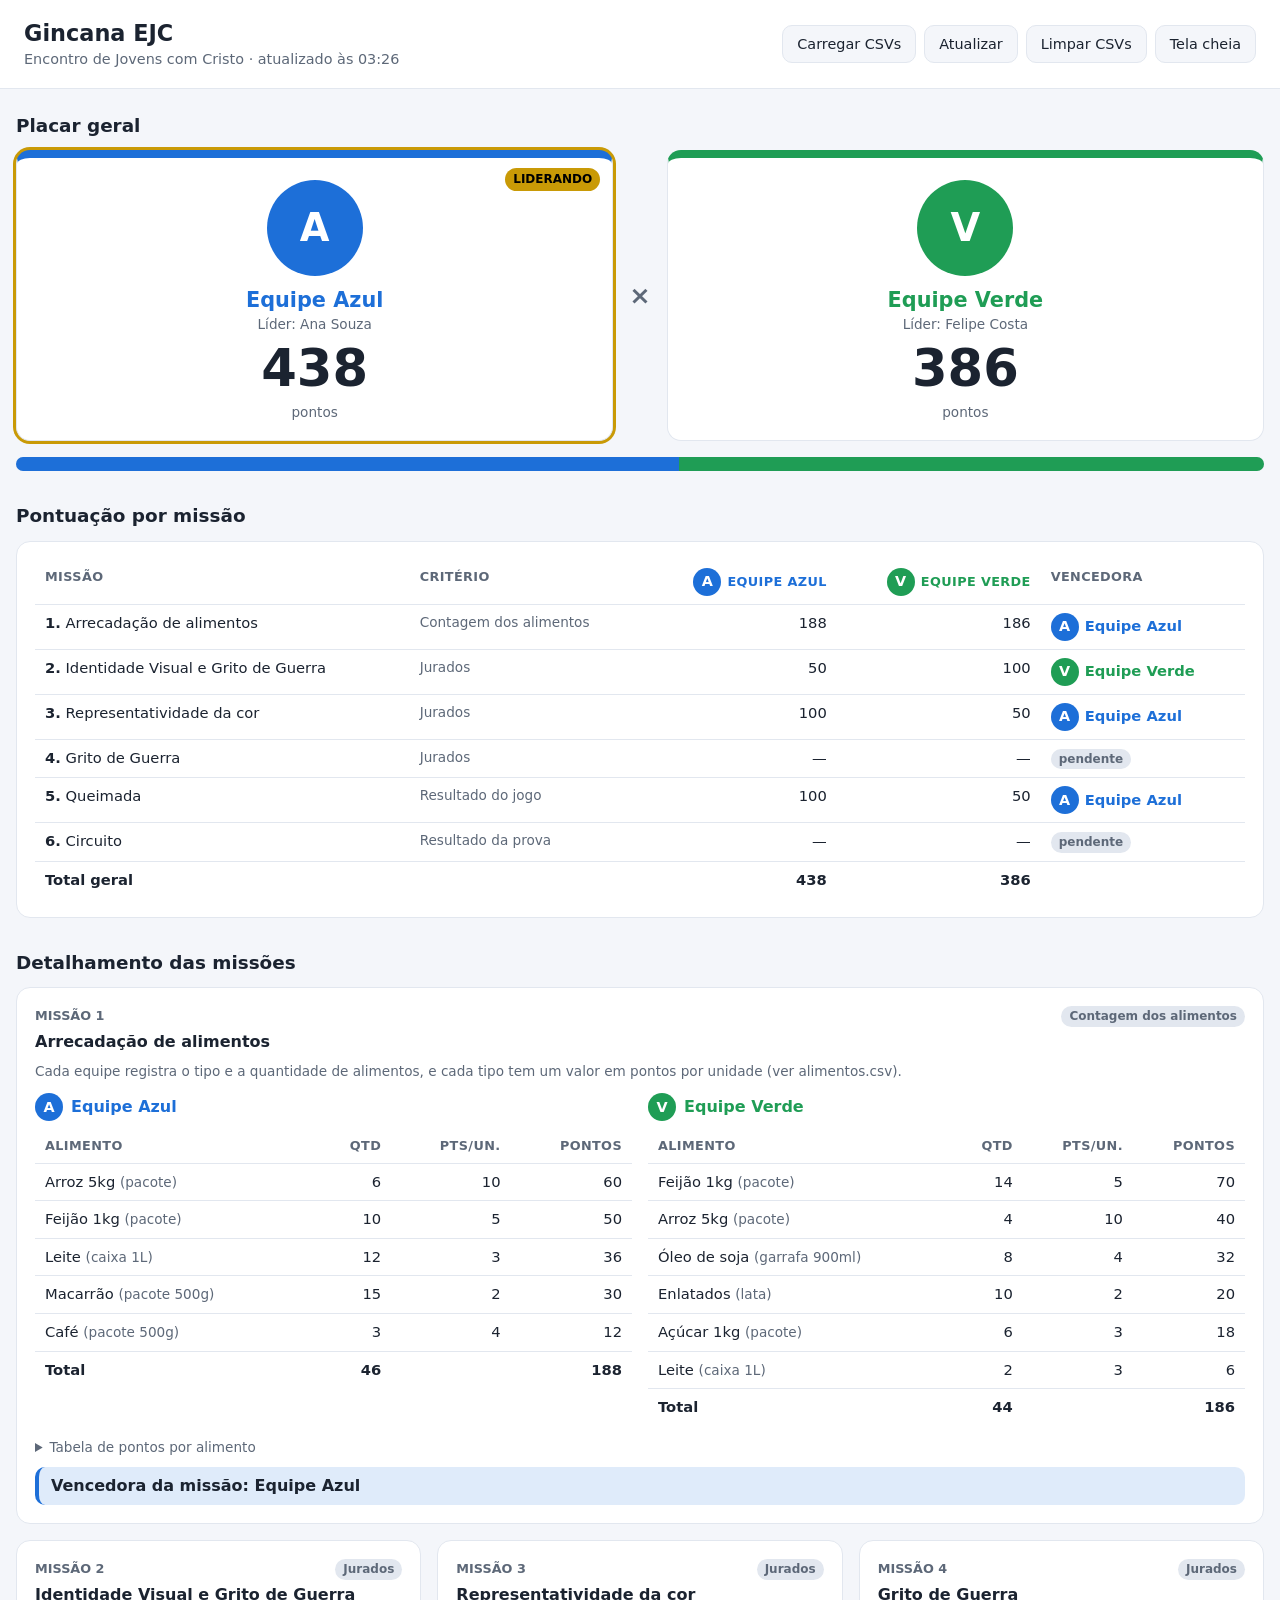
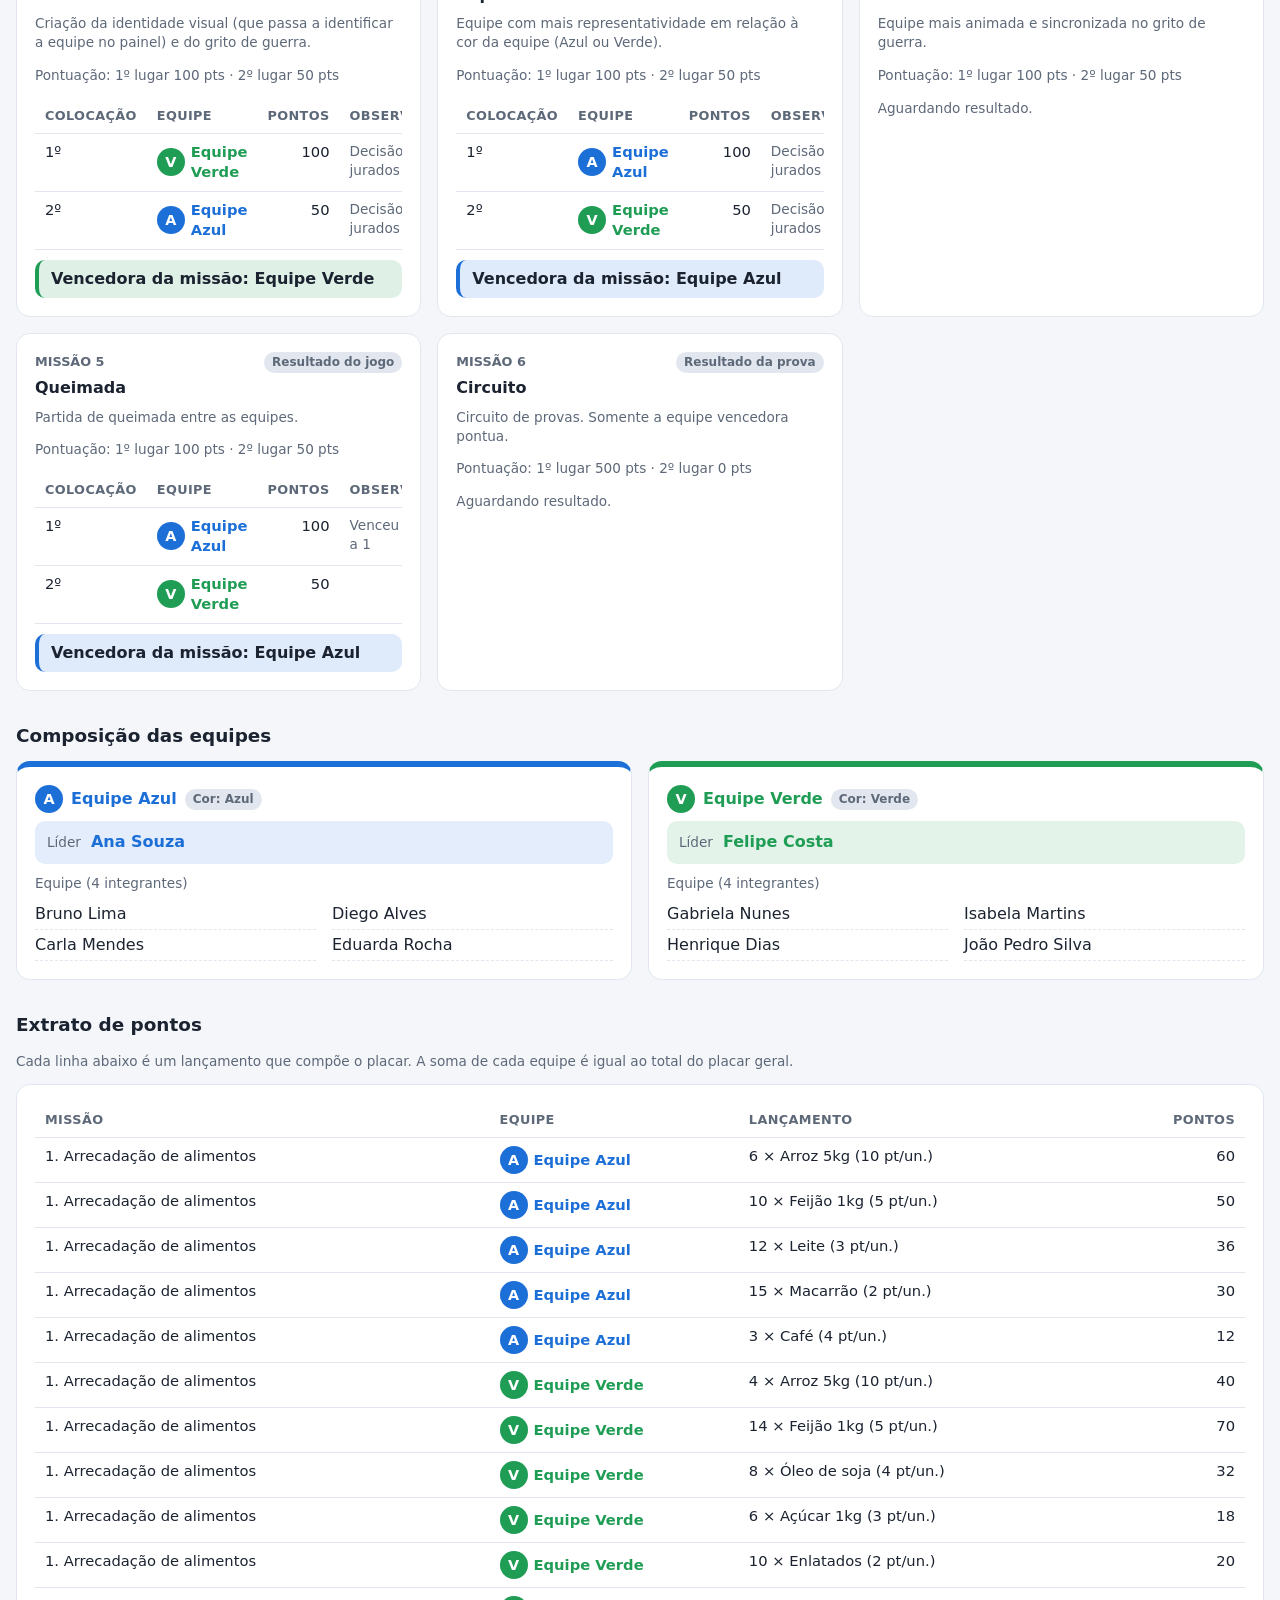
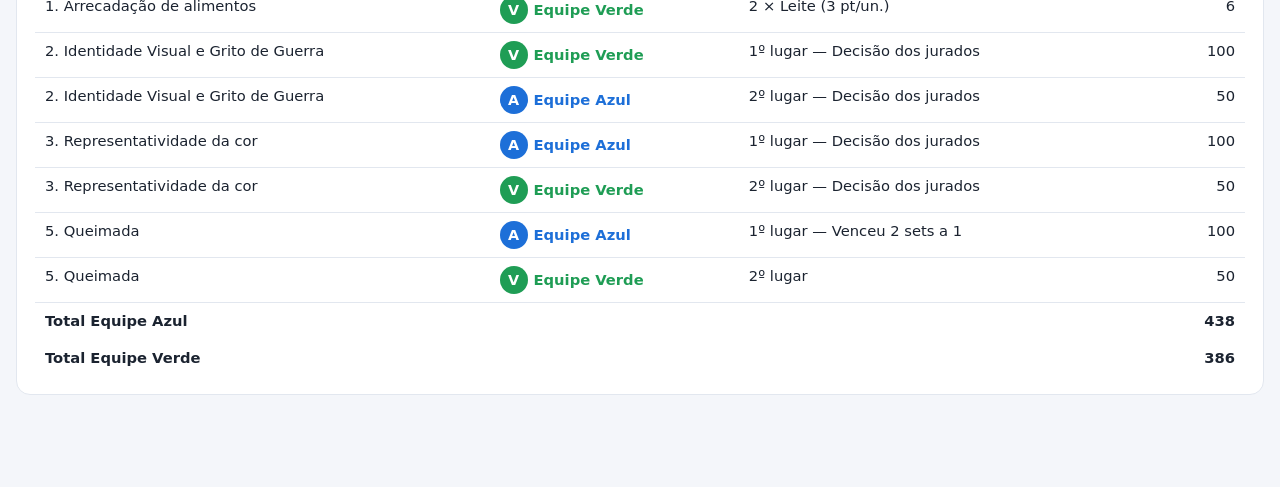
==== index.html @ ec2fb585 "Painel da gincana EJC alimentado por CSV Placar geral, composição das equipes, detalhamento da arrec" ====
<!doctype html>
<html lang="pt-BR">
<head>
<meta charset="utf-8">
<meta name="viewport" content="width=device-width, initial-scale=1">
<title>Painel da Gincana EJC</title>
<style>
  :root {
    --bg: #f4f6fa;
    --card: #ffffff;
    --text: #1b2330;
    --muted: #5d6878;
    --line: #e2e7ef;
    --gold: #c99a06;
    --warn-bg: #fff6db;
    --warn-text: #7a5b00;
    --radius: 14px;
  }
  @media (prefers-color-scheme: dark) {
    :root {
      --bg: #10151d;
      --card: #19212c;
      --text: #e8edf4;
      --muted: #9aa6b6;
      --line: #2a3442;
      --gold: #f0c13a;
      --warn-bg: #3a3014;
      --warn-text: #f3d77d;
    }
  }
  * { box-sizing: border-box; }
  body {
    margin: 0;
    font-family: system-ui, -apple-system, "Segoe UI", Roboto, sans-serif;
    background: var(--bg);
    color: var(--text);
    line-height: 1.4;
  }
  header {
    display: flex; flex-wrap: wrap; gap: 12px;
    align-items: center; justify-content: space-between;
    padding: 18px 24px;
    border-bottom: 1px solid var(--line);
    background: var(--card);
  }
  header h1 { margin: 0; font-size: 1.4rem; }
  header .sub { color: var(--muted); font-size: .9rem; }
  .actions { display: flex; flex-wrap: wrap; gap: 8px; align-items: center; }
  button, .btn {
    font: inherit; font-size: .9rem;
    padding: 8px 14px; border-radius: 10px;
    border: 1px solid var(--line); background: var(--bg); color: var(--text);
    cursor: pointer;
  }
  button:hover, .btn:hover { border-color: var(--muted); }
  main { max-width: 1280px; margin: 0 auto; padding: 24px 16px 60px; }
  section { margin-bottom: 32px; }
  h2 { font-size: 1.15rem; margin: 0 0 12px; }
  h3 { font-size: 1rem; margin: 0 0 8px; }
  .card {
    background: var(--card); border: 1px solid var(--line);
    border-radius: var(--radius); padding: 18px;
  }
  .muted { color: var(--muted); }
  .small { font-size: .85rem; }

  /* Placar */
  .placar { display: grid; grid-template-columns: 1fr auto 1fr; gap: 16px; align-items: stretch; }
  .vs { align-self: center; font-weight: 800; font-size: 1.6rem; color: var(--muted); }
  .equipe-placar {
    border-top: 8px solid var(--c);
    text-align: center; position: relative;
  }
  .equipe-placar.lider-geral { box-shadow: 0 0 0 3px var(--gold); }
  .coroa {
    position: absolute; top: 10px; right: 12px;
    background: var(--gold); color: #000; font-weight: 700; font-size: .75rem;
    padding: 3px 8px; border-radius: 999px;
  }
  .logo {
    width: 96px; height: 96px; border-radius: 50%;
    margin: 4px auto 10px; display: grid; place-items: center;
    background: var(--c); color: #fff; font-size: 2.4rem; font-weight: 800;
    overflow: hidden;
  }
  .logo img { width: 100%; height: 100%; object-fit: cover; }
  .logo.mini { width: 28px; height: 28px; font-size: .9rem; margin: 0; flex: none; }
  .equipe-nome { font-size: 1.3rem; font-weight: 800; color: var(--c); }
  .total { font-size: 3.2rem; font-weight: 900; line-height: 1.1; margin: 6px 0; }
  .grito { font-style: italic; color: var(--muted); margin-top: 6px; }
  .barra { display: flex; height: 14px; border-radius: 999px; overflow: hidden; background: var(--line); margin-top: 16px; }
  .barra div { background: var(--c); transition: width .6s; }

  /* Tabela resumo */
  table { width: 100%; border-collapse: collapse; font-size: .92rem; }
  th, td { padding: 8px 10px; border-bottom: 1px solid var(--line); text-align: left; vertical-align: top; }
  th { font-size: .8rem; text-transform: uppercase; letter-spacing: .03em; color: var(--muted); }
  td.num, th.num { text-align: right; font-variant-numeric: tabular-nums; }
  tfoot td { font-weight: 800; border-bottom: none; }
  .tabela-scroll { overflow-x: auto; }
  .grid-missoes > *, .grid-equipes > *, .duas-colunas > *, .placar > * { min-width: 0; }
  .tag {
    display: inline-flex; align-items: center; gap: 6px;
    font-weight: 700; color: var(--c);
  }
  .pill {
    display: inline-block; font-size: .75rem; font-weight: 700;
    padding: 2px 8px; border-radius: 999px; background: var(--line); color: var(--muted);
  }
  .pill.ok { background: var(--c, #2a8); color: #fff; }

  /* Missões */
  .grid-missoes { display: grid; grid-template-columns: repeat(auto-fit, minmax(min(360px, 100%), 1fr)); gap: 16px; }
  .missao-head { display: flex; justify-content: space-between; gap: 10px; align-items: baseline; margin-bottom: 4px; }
  .missao-num { font-size: .8rem; font-weight: 800; color: var(--muted); text-transform: uppercase; }
  .regra { font-size: .85rem; color: var(--muted); margin-bottom: 12px; }
  .vencedor {
    margin-top: 10px; padding: 8px 12px; border-radius: 10px;
    background: color-mix(in srgb, var(--c) 14%, transparent);
    border-left: 4px solid var(--c); font-weight: 700;
  }
  .duas-colunas { display: grid; grid-template-columns: 1fr 1fr; gap: 16px; }
  .alimentos-equipe h3 { color: var(--c); display: flex; align-items: center; gap: 8px; }

  /* Equipes */
  .grid-equipes { display: grid; grid-template-columns: 1fr 1fr; gap: 16px; }
  .composicao { border-top: 6px solid var(--c); }
  .lider { display: flex; gap: 10px; align-items: center; padding: 10px 12px; border-radius: 10px;
           background: color-mix(in srgb, var(--c) 12%, transparent); margin-bottom: 10px; }
  .lider strong { color: var(--c); }
  ul.membros { list-style: none; margin: 0; padding: 0; columns: 2; column-gap: 16px; }
  ul.membros li { padding: 4px 0; border-bottom: 1px dashed var(--line); break-inside: avoid; }

  .avisos { background: var(--warn-bg); color: var(--warn-text); border-radius: 10px; padding: 12px 16px; margin-bottom: 20px; }
  .avisos ul { margin: 6px 0 0; padding-left: 20px; }

  #carregar {
    max-width: 640px; margin: 40px auto; text-align: center;
  }
  #drop {
    border: 2px dashed var(--line); border-radius: var(--radius); padding: 30px; margin-top: 16px;
  }
  #drop.over { border-color: var(--muted); background: var(--card); }
  code { background: var(--line); padding: 1px 5px; border-radius: 5px; font-size: .85em; }
  .hidden { display: none !important; }

  @media (max-width: 760px) {
    .placar { grid-template-columns: 1fr; }
    .vs { text-align: center; }
    .duas-colunas, .grid-equipes { grid-template-columns: 1fr; }
    .grid-missoes { grid-template-columns: 1fr; }
    ul.membros { columns: 1; }
    .total { font-size: 2.6rem; }
  }
  @media print {
    header .actions { display: none; }
    body { background: #fff; color: #000; }
  }
</style>
</head>
<body>
<header>
  <div>
    <h1 id="titulo">Gincana EJC</h1>
    <div class="sub" id="atualizado">Encontro de Jovens com Cristo</div>
  </div>
  <div class="actions">
    <label class="btn" for="arquivos">Carregar CSVs</label>
    <input type="file" id="arquivos" accept=".csv,text/csv" multiple class="hidden">
    <button id="recarregar" type="button">Atualizar</button>
    <button id="limpar" type="button" title="Esquecer os CSVs carregados manualmente">Limpar CSVs</button>
    <button id="telao" type="button">Tela cheia</button>
  </div>
</header>

<main>
  <div id="carregar" class="card hidden">
    <h2>Carregue os arquivos do painel</h2>
    <p class="muted">Selecione (ou arraste para cá) os 6 arquivos CSV da pasta <code>dados</code>:
      <code>equipes.csv</code>, <code>integrantes.csv</code>, <code>missoes.csv</code>,
      <code>alimentos.csv</code>, <code>arrecadacao.csv</code> e <code>resultados.csv</code>.</p>
    <div id="drop">
      <label class="btn" for="arquivos">Escolher arquivos</label>
      <p class="muted small">Os arquivos ficam guardados neste navegador até você clicar em “Limpar CSVs”.</p>
    </div>
  </div>

  <div id="painel" class="hidden">
    <div id="avisos"></div>

    <section>
      <h2>Placar geral</h2>
      <div id="placar"></div>
    </section>

    <section>
      <h2>Pontuação por missão</h2>
      <div class="card tabela-scroll" id="resumo"></div>
    </section>

    <section>
      <h2>Detalhamento das missões</h2>
      <div class="grid-missoes" id="missoes"></div>
    </section>

    <section>
      <h2>Composição das equipes</h2>
      <div class="grid-equipes" id="equipes"></div>
    </section>

    <section>
      <h2>Extrato de pontos</h2>
      <p class="muted small">Cada linha abaixo é um lançamento que compõe o placar. A soma de cada equipe é igual ao total do placar geral.</p>
      <div class="card tabela-scroll" id="extrato"></div>
    </section>
  </div>
</main>

<script>
const ARQUIVOS = ['equipes', 'integrantes', 'missoes', 'alimentos', 'arrecadacao', 'resultados'];
const OBRIGATORIOS = ['equipes', 'missoes'];
const CHAVE_STORAGE = 'ejc-painel-csv';
const INTERVALO_ATUALIZACAO = 30000;

// ---------- Utilidades ----------

const esc = s => String(s ?? '').replace(/[&<>"']/g, c => ({ '&': '&amp;', '<': '&lt;', '>': '&gt;', '"': '&quot;', "'": '&#39;' }[c]));
const fmt = n => Number(n).toLocaleString('pt-BR', { maximumFractionDigits: 2 });
const normalizar = s => String(s ?? '').normalize('NFD').replace(/[̀-ͯ]/g, '').trim().toLowerCase();
const chaveCabecalho = s => normalizar(s).replace(/[^a-z0-9]+/g, '_').replace(/^_|_$/g, '');

function numero(v) {
  let s = String(v ?? '').trim();
  if (!s) return 0;
  // Aceita "1.234,5" (pt-BR) e "1234.5"
  if (s.includes(',')) s = s.replace(/\./g, '').replace(',', '.');
  const n = Number(s);
  return Number.isFinite(n) ? n : NaN;
}

// Parser CSV com suporte a aspas; detecta separador ";" ou ",".
function lerCSV(texto) {
  texto = texto.replace(/^﻿/, '');
  const primeira = texto.split(/\r?\n/, 1)[0];
  const sep = (primeira.split(';').length >= primeira.split(',').length) ? ';' : ',';
  const linhas = [];
  let linha = [], campo = '', aspas = false;
  for (let i = 0; i < texto.length; i++) {
    const c = texto[i];
    if (aspas) {
      if (c === '"') {
        if (texto[i + 1] === '"') { campo += '"'; i++; } else aspas = false;
      } else campo += c;
    } else if (c === '"') aspas = true;
    else if (c === sep) { linha.push(campo); campo = ''; }
    else if (c === '\n' || c === '\r') {
      if (c === '\r' && texto[i + 1] === '\n') i++;
      linha.push(campo); linhas.push(linha); linha = []; campo = '';
    } else campo += c;
  }
  if (campo !== '' || linha.length) { linha.push(campo); linhas.push(linha); }
  const validas = linhas.filter(l => l.some(v => v.trim() !== ''));
  if (!validas.length) return [];
  const cab = validas[0].map(chaveCabecalho);
  return validas.slice(1).map(l => Object.fromEntries(cab.map((k, i) => [k, (l[i] ?? '').trim()])));
}

// ---------- Carregamento ----------

// CSVs enviados manualmente: ficam em memória e, quando possível, no navegador.
let enviados = {};
function lerGuardados() {
  try { return { ...JSON.parse(localStorage.getItem(CHAVE_STORAGE)), ...enviados }; } catch { return enviados; }
}
function guardar(textos) {
  enviados = textos;
  try { localStorage.setItem(CHAVE_STORAGE, JSON.stringify(textos)); } catch {}
}

async function buscarDaPasta() {
  const textos = {};
  if (!location.protocol.startsWith('http')) return textos;
  await Promise.all(ARQUIVOS.map(async nome => {
    try {
      const r = await fetch(`dados/${nome}.csv?t=${Date.now()}`, { cache: 'no-store' });
      if (r.ok) textos[nome] = await r.text();
    } catch {}
  }));
  return textos;
}

async function carregar() {
  const daPasta = await buscarDaPasta();
  const textos = { ...daPasta, ...lerGuardados() };
  const faltando = OBRIGATORIOS.filter(n => !textos[n]);
  document.getElementById('carregar').classList.toggle('hidden', !faltando.length);
  document.getElementById('painel').classList.toggle('hidden', !!faltando.length);
  if (faltando.length) return;
  const dados = Object.fromEntries(ARQUIVOS.map(n => [n, textos[n] ? lerCSV(textos[n]) : []]));
  renderizar(calcular(dados));
  document.getElementById('atualizado').textContent =
    'Encontro de Jovens com Cristo · atualizado às ' + new Date().toLocaleTimeString('pt-BR', { hour: '2-digit', minute: '2-digit' });
}

async function receberArquivos(lista) {
  const textos = lerGuardados();
  const ignorados = [];
  for (const arq of lista) {
    const nome = normalizar(arq.name).replace(/\.csv$/, '');
    if (ARQUIVOS.includes(nome)) textos[nome] = await arq.text();
    else ignorados.push(arq.name);
  }
  guardar(textos);
  if (ignorados.length) alert('Arquivos ignorados (nome não reconhecido):\n' + ignorados.join('\n') +
    '\n\nNomes esperados: ' + ARQUIVOS.map(n => n + '.csv').join(', '));
  carregar();
}

// ---------- Cálculo ----------

function calcular(d) {
  const avisos = [];
  const equipes = d.equipes.filter(e => e.id).map(e => ({
    id: normalizar(e.id),
    nome: e.nome || e.id,
    cor: e.cor || '',
    hex: e.cor_hex || '#888',
    logo: e.logo || '',
    grito: e.grito_de_guerra || '',
    lider: [], membros: [],
    total: 0,
  }));
  const porId = Object.fromEntries(equipes.map(e => [e.id, e]));
  const equipeDe = (id, origem) => {
    const e = porId[normalizar(id)];
    if (!e) avisos.push(`${origem}: equipe "${id}" não existe em equipes.csv.`);
    return e;
  };

  for (const p of d.integrantes) {
    if (!p.nome) continue;
    const e = equipeDe(p.equipe, 'integrantes.csv');
    if (!e) continue;
    (normalizar(p.funcao).startsWith('lider') ? e.lider : e.membros).push(p.nome);
  }

  const tabelaAlimentos = d.alimentos.filter(a => a.alimento).map(a => ({
    nome: a.alimento, unidade: a.unidade || '', pontos: numero(a.pontos_por_unidade),
  }));
  const alimentoPor = Object.fromEntries(tabelaAlimentos.map(a => [normalizar(a.nome), a]));

  const extrato = [];
  const missoes = d.missoes.filter(m => m.id).map(m => ({
    id: m.id,
    nome: m.nome || `Missão ${m.id}`,
    descricao: m.descricao || '',
    tipo: normalizar(m.tipo) || 'colocacao',
    pontos1: numero(m.pontos_1),
    pontos2: numero(m.pontos_2),
    julgamento: m.julgamento || '',
    pontos: Object.fromEntries(equipes.map(e => [e.id, 0])),
    linhas: [],
    vencedores: [],
    concluida: false,
  }));

  for (const m of missoes) {
    if (m.tipo === 'arrecadacao') {
      // Agrupa por equipe e alimento
      m.alimentos = Object.fromEntries(equipes.map(e => [e.id, {}]));
      for (const r of d.arrecadacao) {
        if (!r.equipe && !r.alimento) continue;
        const e = equipeDe(r.equipe, 'arrecadacao.csv');
        if (!e) continue;
        const qtd = numero(r.quantidade);
        if (Number.isNaN(qtd)) { avisos.push(`arrecadacao.csv: quantidade inválida "${r.quantidade}" (${r.alimento}).`); continue; }
        const ref = alimentoPor[normalizar(r.alimento)];
        if (!ref) avisos.push(`arrecadacao.csv: alimento "${r.alimento}" não está em alimentos.csv — contado com 0 ponto.`);
        const chave = ref ? ref.nome : r.alimento;
        const item = m.alimentos[e.id][chave] ||= {
          alimento: chave, unidade: ref?.unidade || '', ptsUnit: ref ? ref.pontos : 0, qtd: 0, obs: [],
        };
        item.qtd += qtd;
        if (r.observacao) item.obs.push(r.observacao);
      }
      for (const e of equipes) {
        for (const it of Object.values(m.alimentos[e.id])) {
          it.subtotal = it.qtd * it.ptsUnit;
          m.pontos[e.id] += it.subtotal;
          extrato.push({ missao: m, equipe: e, descricao: `${fmt(it.qtd)} × ${it.alimento} (${fmt(it.ptsUnit)} pt/un.)`, pontos: it.subtotal });
        }
      }
      const max = Math.max(...equipes.map(e => m.pontos[e.id]));
      m.concluida = max > 0;
      if (m.concluida) {
        m.vencedores = equipes.filter(e => m.pontos[e.id] === max);
        // Bônus opcional para quem vencer a arrecadação
        if (m.pontos1 > 0) for (const e of m.vencedores) {
          m.pontos[e.id] += m.pontos1;
          extrato.push({ missao: m, equipe: e, descricao: 'Bônus: 1º lugar na arrecadação', pontos: m.pontos1 });
        }
      }
    } else {
      const res = d.resultados.filter(r => String(r.missao).trim() === String(m.id).trim());
      for (const r of res) {
        const e = equipeDe(r.equipe, `resultados.csv (missão ${m.id})`);
        if (!e) continue;
        const col = parseInt(r.colocacao, 10);
        if (!col) continue;
        const pts = col === 1 ? m.pontos1 : col === 2 ? m.pontos2 : 0;
        m.pontos[e.id] += pts;
        m.linhas.push({ equipe: e, colocacao: col, pontos: pts, obs: r.observacao || '' });
        extrato.push({ missao: m, equipe: e, descricao: `${col}º lugar` + (r.observacao ? ` — ${r.observacao}` : ''), pontos: pts });
      }
      m.linhas.sort((a, b) => a.colocacao - b.colocacao);
      m.concluida = m.linhas.length > 0;
      m.vencedores = m.linhas.filter(l => l.colocacao === 1).map(l => l.equipe);
    }
    for (const e of equipes) e.total += m.pontos[e.id];
  }

  const maiorTotal = Math.max(0, ...equipes.map(e => e.total));
  const lideresGerais = maiorTotal > 0 ? equipes.filter(e => e.total === maiorTotal) : [];
  return { equipes, missoes, tabelaAlimentos, extrato, avisos, lideresGerais };
}

// ---------- Renderização ----------

function logo(e, mini = false) {
  const conteudo = e.logo
    ? `<img src="${esc(e.logo)}" alt="${esc(e.nome)}">`
    : esc((e.nome.replace(/^equipe\s+/i, '')[0] || '?').toUpperCase());
  return `<div class="logo${mini ? ' mini' : ''}" style="--c:${esc(e.hex)}">${conteudo}</div>`;
}
const tag = e => `<span class="tag" style="--c:${esc(e.hex)}">${logo(e, true)}${esc(e.nome)}</span>`;
const nomesVencedores = v => v.map(e => e.nome).join(' e ');

function vencedorBox(m) {
  if (!m.concluida) return `<div class="muted small" style="margin-top:10px">Aguardando resultado.</div>`;
  if (m.vencedores.length > 1) return `<div class="vencedor" style="--c:#888">Empate entre ${esc(nomesVencedores(m.vencedores))}</div>`;
  const v = m.vencedores[0];
  if (!v) return '';
  return `<div class="vencedor" style="--c:${esc(v.hex)}">Vencedora da missão: ${esc(v.nome)}</div>`;
}

function renderizar(r) {
  const { equipes, missoes } = r;

  document.getElementById('avisos').innerHTML = r.avisos.length
    ? `<div class="avisos"><strong>Atenção — verifique os CSVs:</strong><ul>${[...new Set(r.avisos)].map(a => `<li>${esc(a)}</li>`).join('')}</ul></div>`
    : '';

  // Placar
  const somaTotal = equipes.reduce((s, e) => s + Math.max(0, e.total), 0);
  const cartoes = equipes.map(e => {
    const lidera = r.lideresGerais.includes(e) && r.lideresGerais.length === 1;
    return `<div class="card equipe-placar${lidera ? ' lider-geral' : ''}" style="--c:${esc(e.hex)}">
      ${lidera ? '<span class="coroa">LIDERANDO</span>' : ''}
      ${logo(e)}
      <div class="equipe-nome">${esc(e.nome)}</div>
      <div class="muted small">Líder: ${esc(e.lider.join(', ') || '—')}</div>
      <div class="total">${fmt(e.total)}</div>
      <div class="muted small">pontos</div>
      ${e.grito ? `<div class="grito">“${esc(e.grito)}”</div>` : ''}
    </div>`;
  });
  const barra = `<div class="barra">${equipes.map(e =>
    `<div style="--c:${esc(e.hex)};width:${somaTotal ? (Math.max(0, e.total) / somaTotal * 100) : 100 / equipes.length}%"></div>`).join('')}</div>`;
  document.getElementById('placar').innerHTML = (equipes.length === 2
    ? `<div class="placar">${cartoes[0]}<div class="vs">×</div>${cartoes[1]}</div>`
    : `<div class="grid-equipes">${cartoes.join('')}</div>`) + barra;

  // Resumo por missão
  document.getElementById('resumo').innerHTML = `<table>
    <thead><tr><th>Missão</th><th>Critério</th>${equipes.map(e => `<th class="num">${tag(e)}</th>`).join('')}<th>Vencedora</th></tr></thead>
    <tbody>${missoes.map(m => `<tr>
      <td><strong>${esc(m.id)}.</strong> ${esc(m.nome)}</td>
      <td class="muted small">${esc(m.julgamento)}</td>
      ${equipes.map(e => `<td class="num">${m.concluida ? fmt(m.pontos[e.id]) : '—'}</td>`).join('')}
      <td>${!m.concluida ? '<span class="pill">pendente</span>'
        : m.vencedores.length === 1 ? tag(m.vencedores[0])
        : m.vencedores.length > 1 ? '<span class="pill">empate</span>' : '—'}</td>
    </tr>`).join('')}</tbody>
    <tfoot><tr><td colspan="2">Total geral</td>${equipes.map(e => `<td class="num">${fmt(e.total)}</td>`).join('')}<td></td></tr></tfoot>
  </table>`;

  // Detalhe das missões
  document.getElementById('missoes').innerHTML = missoes.map(m => {
    const cabecalho = `<div class="missao-head">
        <span class="missao-num">Missão ${esc(m.id)}</span>
        <span class="pill">${esc(m.julgamento || (m.tipo === 'arrecadacao' ? 'Contagem' : 'Colocação'))}</span>
      </div>
      <h3>${esc(m.nome)}</h3>
      <div class="regra">${esc(m.descricao)}</div>`;

    if (m.tipo === 'arrecadacao') {
      const porEquipe = equipes.map(e => {
        const itens = Object.values(m.alimentos[e.id]).sort((a, b) => b.subtotal - a.subtotal);
        return `<div class="alimentos-equipe" style="--c:${esc(e.hex)}">
          <h3>${logo(e, true)}${esc(e.nome)}</h3>
          <div class="tabela-scroll"><table>
            <thead><tr><th>Alimento</th><th class="num">Qtd</th><th class="num">Pts/un.</th><th class="num">Pontos</th></tr></thead>
            <tbody>${itens.length ? itens.map(it => `<tr title="${esc(it.obs.join(' | '))}">
              <td>${esc(it.alimento)}${it.unidade ? ` <span class="muted small">(${esc(it.unidade)})</span>` : ''}</td>
              <td class="num">${fmt(it.qtd)}</td><td class="num">${fmt(it.ptsUnit)}</td><td class="num">${fmt(it.subtotal)}</td>
            </tr>`).join('') : '<tr><td colspan="4" class="muted">Nenhum alimento registrado.</td></tr>'}</tbody>
            <tfoot><tr><td>Total</td><td class="num">${fmt(itens.reduce((s, i) => s + i.qtd, 0))}</td><td></td><td class="num">${fmt(itens.reduce((s, i) => s + i.subtotal, 0))}</td></tr></tfoot>
          </table></div>
        </div>`;
      }).join('');
      const tabela = `<details style="margin-top:12px"><summary class="small muted" style="cursor:pointer">Tabela de pontos por alimento</summary>
        <div class="tabela-scroll"><table><thead><tr><th>Alimento</th><th>Unidade</th><th class="num">Pontos/un.</th></tr></thead>
        <tbody>${r.tabelaAlimentos.map(a => `<tr><td>${esc(a.nome)}</td><td>${esc(a.unidade)}</td><td class="num">${fmt(a.pontos)}</td></tr>`).join('')}</tbody></table></div>
        ${m.pontos1 > 0 ? `<p class="small muted">Bônus para a equipe vencedora da arrecadação: ${fmt(m.pontos1)} pontos.</p>` : ''}
      </details>`;
      return `<div class="card" style="grid-column:1/-1">${cabecalho}<div class="duas-colunas">${porEquipe}</div>${tabela}${vencedorBox(m)}</div>`;
    }

    const regra = `<p class="small muted">Pontuação: 1º lugar ${fmt(m.pontos1)} pts · 2º lugar ${fmt(m.pontos2)} pts</p>`;
    const linhas = m.linhas.length
      ? `<div class="tabela-scroll"><table><thead><tr><th>Colocação</th><th>Equipe</th><th class="num">Pontos</th><th>Observação</th></tr></thead>
         <tbody>${m.linhas.map(l => `<tr><td>${l.colocacao}º</td><td>${tag(l.equipe)}</td><td class="num">${fmt(l.pontos)}</td><td class="small muted">${esc(l.obs)}</td></tr>`).join('')}</tbody></table></div>`
      : '';
    return `<div class="card">${cabecalho}${regra}${linhas}${vencedorBox(m)}</div>`;
  }).join('');

  // Composição
  document.getElementById('equipes').innerHTML = equipes.map(e => `
    <div class="card composicao" style="--c:${esc(e.hex)}">
      <h3 style="display:flex;align-items:center;gap:8px;color:${esc(e.hex)}">${logo(e, true)}${esc(e.nome)}
        ${e.cor ? `<span class="pill">Cor: ${esc(e.cor)}</span>` : ''}</h3>
      <div class="lider"><span class="muted small">Líder</span><strong>${esc(e.lider.join(', ') || '—')}</strong></div>
      <div class="muted small" style="margin-bottom:6px">Equipe (${e.membros.length} ${e.membros.length === 1 ? 'integrante' : 'integrantes'})</div>
      <ul class="membros">${e.membros.map(n => `<li>${esc(n)}</li>`).join('') || '<li class="muted">Nenhum integrante cadastrado.</li>'}</ul>
    </div>`).join('');

  // Extrato
  document.getElementById('extrato').innerHTML = r.extrato.length ? `<table>
    <thead><tr><th>Missão</th><th>Equipe</th><th>Lançamento</th><th class="num">Pontos</th></tr></thead>
    <tbody>${r.extrato.map(x => `<tr><td>${esc(x.missao.id)}. ${esc(x.missao.nome)}</td><td>${tag(x.equipe)}</td><td>${esc(x.descricao)}</td><td class="num">${fmt(x.pontos)}</td></tr>`).join('')}</tbody>
    <tfoot>${equipes.map(e => `<tr><td colspan="3">Total ${esc(e.nome)}</td><td class="num">${fmt(e.total)}</td></tr>`).join('')}</tfoot>
  </table>` : '<p class="muted">Nenhum ponto lançado ainda.</p>';
}

// ---------- Eventos ----------

document.getElementById('arquivos').addEventListener('change', ev => { receberArquivos([...ev.target.files]); ev.target.value = ''; });
document.getElementById('recarregar').addEventListener('click', carregar);
document.getElementById('limpar').addEventListener('click', () => {
  enviados = {};
  try { localStorage.removeItem(CHAVE_STORAGE); } catch {}
  carregar();
});
document.getElementById('telao').addEventListener('click', () => {
  if (document.fullscreenElement) document.exitFullscreen();
  else document.documentElement.requestFullscreen?.();
});
const drop = document.getElementById('drop');
['dragenter', 'dragover'].forEach(t => drop.addEventListener(t, ev => { ev.preventDefault(); drop.classList.add('over'); }));
['dragleave', 'drop'].forEach(t => drop.addEventListener(t, ev => { ev.preventDefault(); drop.classList.remove('over'); }));
drop.addEventListener('drop', ev => receberArquivos([...ev.dataTransfer.files]));

carregar();
// Quando servido por HTTP, relê a pasta dados/ periodicamente (útil no telão).
if (location.protocol.startsWith('http')) setInterval(carregar, INTERVALO_ATUALIZACAO);
</script>
</body>
</html>
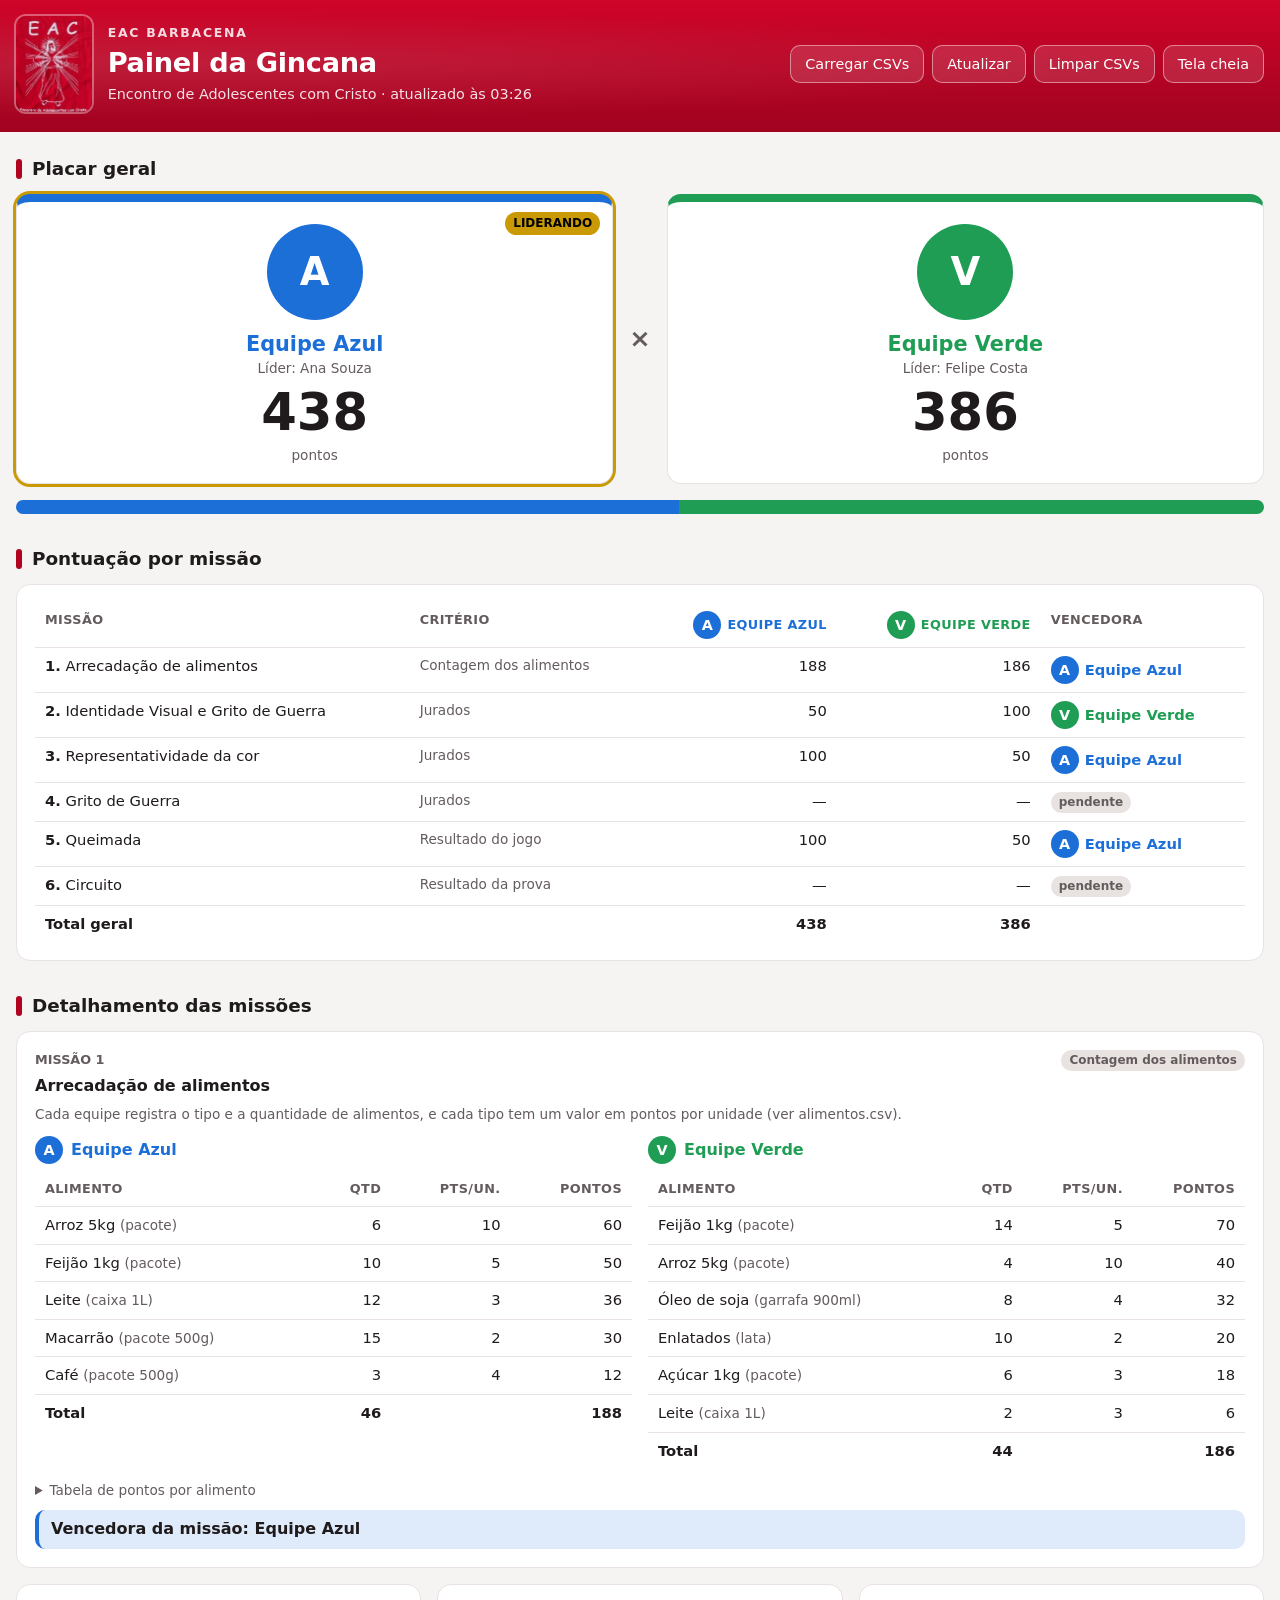
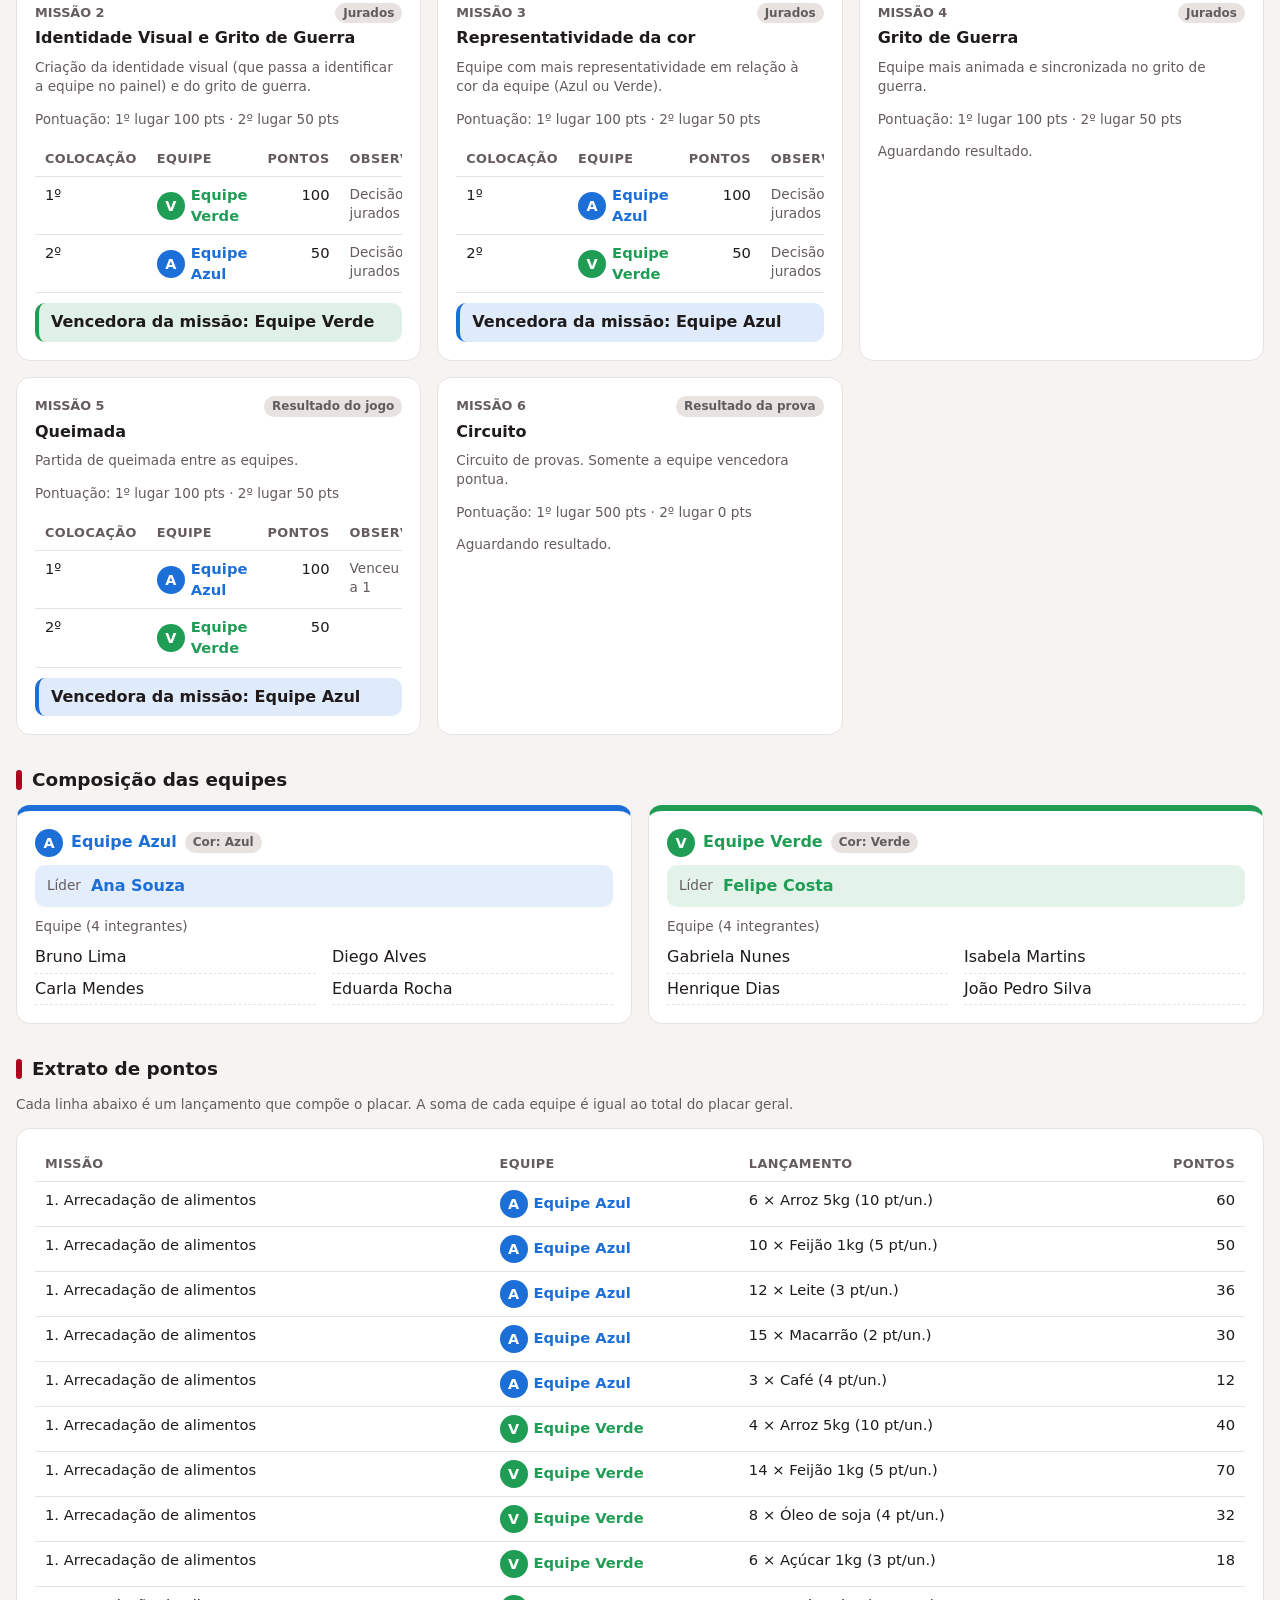
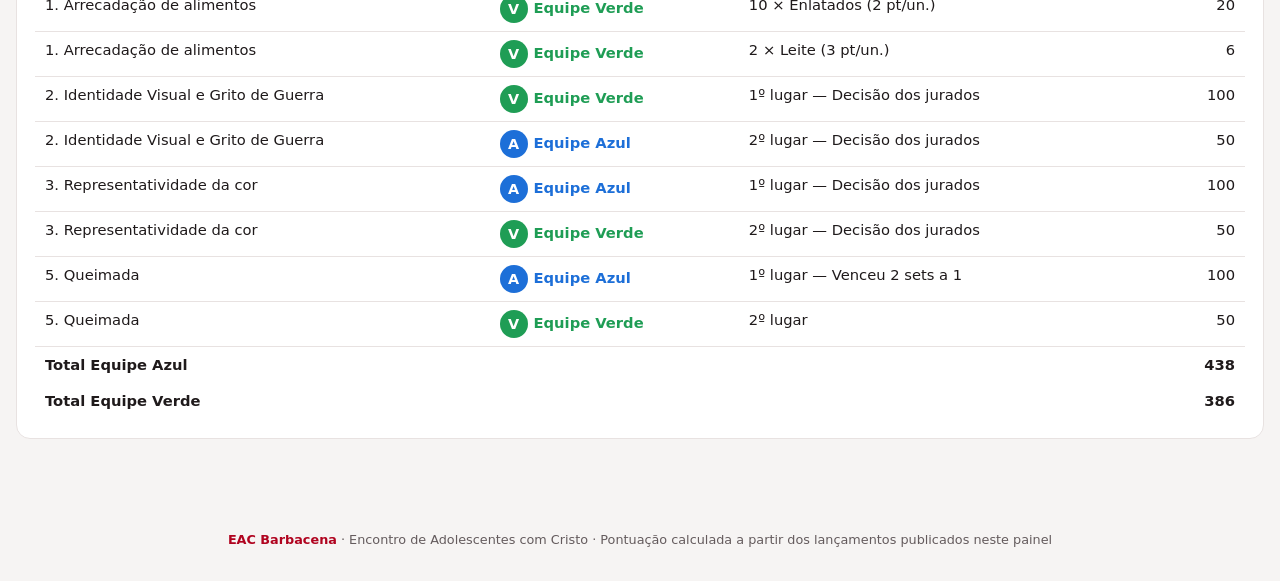
==== commit ac26d587: "Identidade visual do EAC Barbacena no painel Cabeçalho em vermelho com o logo do movimento, paleta n" ====
--- a/index.html
+++ b/index.html
@@ -3,30 +3,31 @@
 <head>
 <meta charset="utf-8">
 <meta name="viewport" content="width=device-width, initial-scale=1">
-<title>Painel da Gincana EJC</title>
+<title>Gincana EAC Barbacena</title>
 <style>
   :root {
-    --bg: #f4f6fa;
+    --brand: #cf0429;
+    --brand-dark: #a10320;
+    --brand-text: #b0031f;
+    --bg: #f6f4f3;
     --card: #ffffff;
-    --text: #1b2330;
-    --muted: #5d6878;
-    --line: #e2e7ef;
+    --text: #1f1a1b;
+    --muted: #645b5d;
+    --line: #e8e2e1;
     --gold: #c99a06;
     --warn-bg: #fff6db;
     --warn-text: #7a5b00;
     --radius: 14px;
   }
   @media (prefers-color-scheme: dark) {
-    :root {
-      --bg: #10151d;
-      --card: #19212c;
-      --text: #e8edf4;
-      --muted: #9aa6b6;
-      --line: #2a3442;
-      --gold: #f0c13a;
-      --warn-bg: #3a3014;
-      --warn-text: #f3d77d;
+    :root:not([data-theme="light"]) {
+    --bg: #141112; --card: #1e1a1b; --text: #f1ecec; --muted: #a99fa1;
+    --line: #342d2e; --brand-text: #ff5b6e; --gold: #f0c13a; --warn-bg: #3a3014; --warn-text: #f3d77d;
     }
+  }
+  :root[data-theme="dark"] {
+    --bg: #141112; --card: #1e1a1b; --text: #f1ecec; --muted: #a99fa1;
+    --line: #342d2e; --brand-text: #ff5b6e; --gold: #f0c13a; --warn-bg: #3a3014; --warn-text: #f3d77d;
   }
   * { box-sizing: border-box; }
   body {
@@ -37,15 +38,31 @@
     line-height: 1.4;
   }
   header {
-    display: flex; flex-wrap: wrap; gap: 12px;
+    background: var(--brand);
+    background-image: radial-gradient(ellipse at 15% 50%, rgba(255,255,255,.10), transparent 60%),
+                      linear-gradient(180deg, var(--brand), var(--brand-dark));
+    color: #fff;
+    border-bottom: 4px solid var(--brand-dark);
+  }
+  .header-inner {
+    max-width: 1280px; margin: 0 auto;
+    display: flex; flex-wrap: wrap; gap: 16px;
     align-items: center; justify-content: space-between;
-    padding: 18px 24px;
-    border-bottom: 1px solid var(--line);
-    background: var(--card);
-  }
-  header h1 { margin: 0; font-size: 1.4rem; }
-  header .sub { color: var(--muted); font-size: .9rem; }
+    padding: 16px;
+  }
+  .marca { display: flex; align-items: center; gap: 16px; min-width: 0; }
+  .marca img {
+    height: 96px; width: auto; border-radius: 10px; flex: none;
+    box-shadow: 0 0 0 2px rgba(255,255,255,.35);
+  }
+  .eyebrow { font-size: .78rem; font-weight: 700; letter-spacing: .14em; text-transform: uppercase; opacity: .85; }
+  header h1 { margin: 2px 0; font-size: 1.7rem; font-weight: 800; letter-spacing: -.01em; }
+  header .sub { opacity: .88; font-size: .9rem; }
   .actions { display: flex; flex-wrap: wrap; gap: 8px; align-items: center; }
+  header button, header .btn {
+    background: rgba(255,255,255,.12); color: #fff; border-color: rgba(255,255,255,.45);
+  }
+  header button:hover, header .btn:hover { background: rgba(255,255,255,.22); border-color: #fff; }
   button, .btn {
     font: inherit; font-size: .9rem;
     padding: 8px 14px; border-radius: 10px;
@@ -55,7 +72,18 @@
   button:hover, .btn:hover { border-color: var(--muted); }
   main { max-width: 1280px; margin: 0 auto; padding: 24px 16px 60px; }
   section { margin-bottom: 32px; }
-  h2 { font-size: 1.15rem; margin: 0 0 12px; }
+  h2 {
+    font-size: 1.15rem; margin: 0 0 12px;
+    display: flex; align-items: center; gap: 10px;
+  }
+  main h2::before {
+    content: ""; width: 6px; height: 1.1em; border-radius: 3px; background: var(--brand-text);
+  }
+  footer {
+    text-align: center; color: var(--muted); font-size: .8rem;
+    padding: 0 16px 32px;
+  }
+  footer strong { color: var(--brand-text); }
   h3 { font-size: 1rem; margin: 0 0 8px; }
   .card {
     background: var(--card); border: 1px solid var(--line);
@@ -145,6 +173,8 @@
   .hidden { display: none !important; }
 
   @media (max-width: 760px) {
+    .marca img { height: 72px; }
+    header h1 { font-size: 1.35rem; }
     .placar { grid-template-columns: 1fr; }
     .vs { text-align: center; }
     .duas-colunas, .grid-equipes { grid-template-columns: 1fr; }
@@ -154,15 +184,21 @@
   }
   @media print {
     header .actions { display: none; }
+    header { -webkit-print-color-adjust: exact; print-color-adjust: exact; }
     body { background: #fff; color: #000; }
   }
 </style>
 </head>
 <body>
 <header>
-  <div>
-    <h1 id="titulo">Gincana EJC</h1>
-    <div class="sub" id="atualizado">Encontro de Jovens com Cristo</div>
+ <div class="header-inner">
+  <div class="marca">
+    <img src="assets/eac-logo.jpg" alt="EAC – Encontro de Adolescentes com Cristo">
+    <div>
+      <div class="eyebrow">EAC Barbacena</div>
+      <h1 id="titulo">Painel da Gincana</h1>
+      <div class="sub" id="atualizado">Encontro de Adolescentes com Cristo</div>
+    </div>
   </div>
   <div class="actions">
     <label class="btn" for="arquivos">Carregar CSVs</label>
@@ -171,6 +207,7 @@
     <button id="limpar" type="button" title="Esquecer os CSVs carregados manualmente">Limpar CSVs</button>
     <button id="telao" type="button">Tela cheia</button>
   </div>
+ </div>
 </header>
 
 <main>
@@ -215,6 +252,7 @@
     </section>
   </div>
 </main>
+<footer><strong>EAC Barbacena</strong> · Encontro de Adolescentes com Cristo · Pontuação calculada a partir dos lançamentos publicados neste painel</footer>
 
 <script>
 const ARQUIVOS = ['equipes', 'integrantes', 'missoes', 'alimentos', 'arrecadacao', 'resultados'];
@@ -299,7 +337,7 @@
   const dados = Object.fromEntries(ARQUIVOS.map(n => [n, textos[n] ? lerCSV(textos[n]) : []]));
   renderizar(calcular(dados));
   document.getElementById('atualizado').textContent =
-    'Encontro de Jovens com Cristo · atualizado às ' + new Date().toLocaleTimeString('pt-BR', { hour: '2-digit', minute: '2-digit' });
+    'Encontro de Adolescentes com Cristo · atualizado às ' + new Date().toLocaleTimeString('pt-BR', { hour: '2-digit', minute: '2-digit' });
 }
 
 async function receberArquivos(lista) {
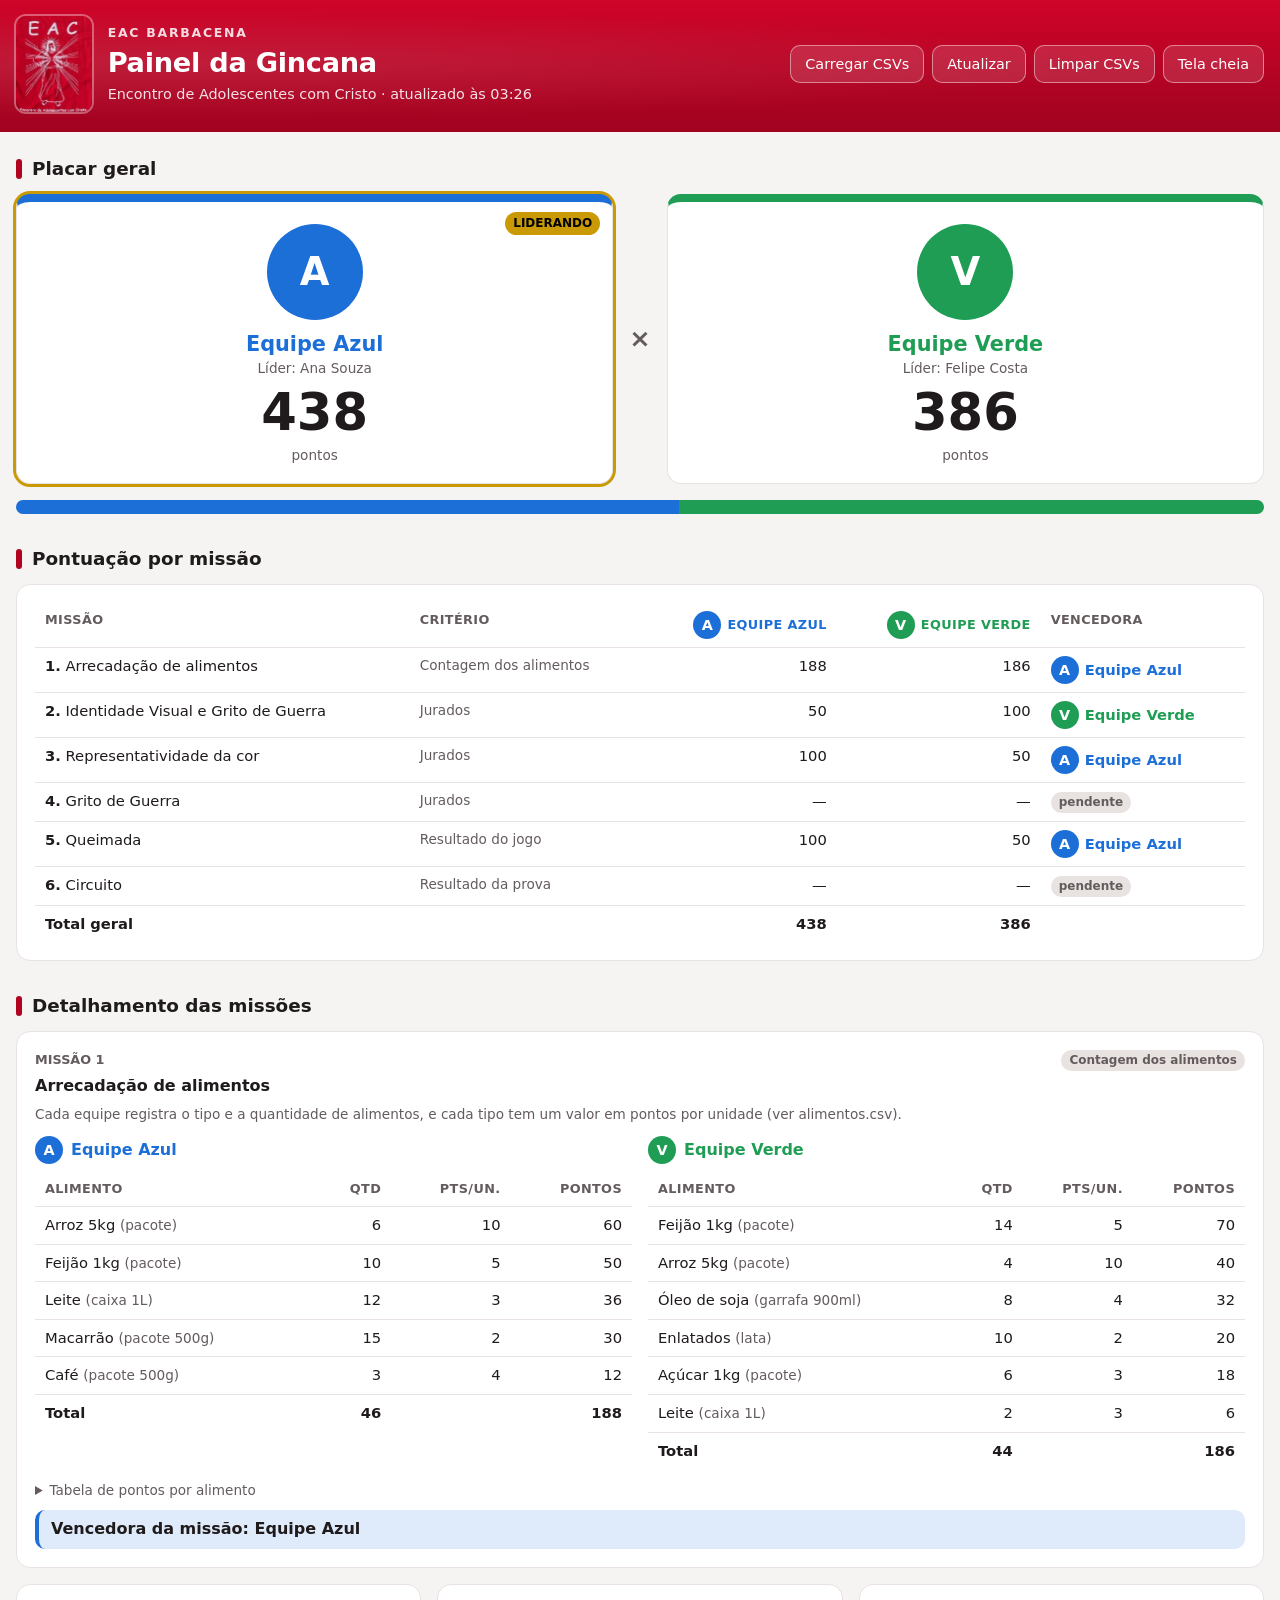
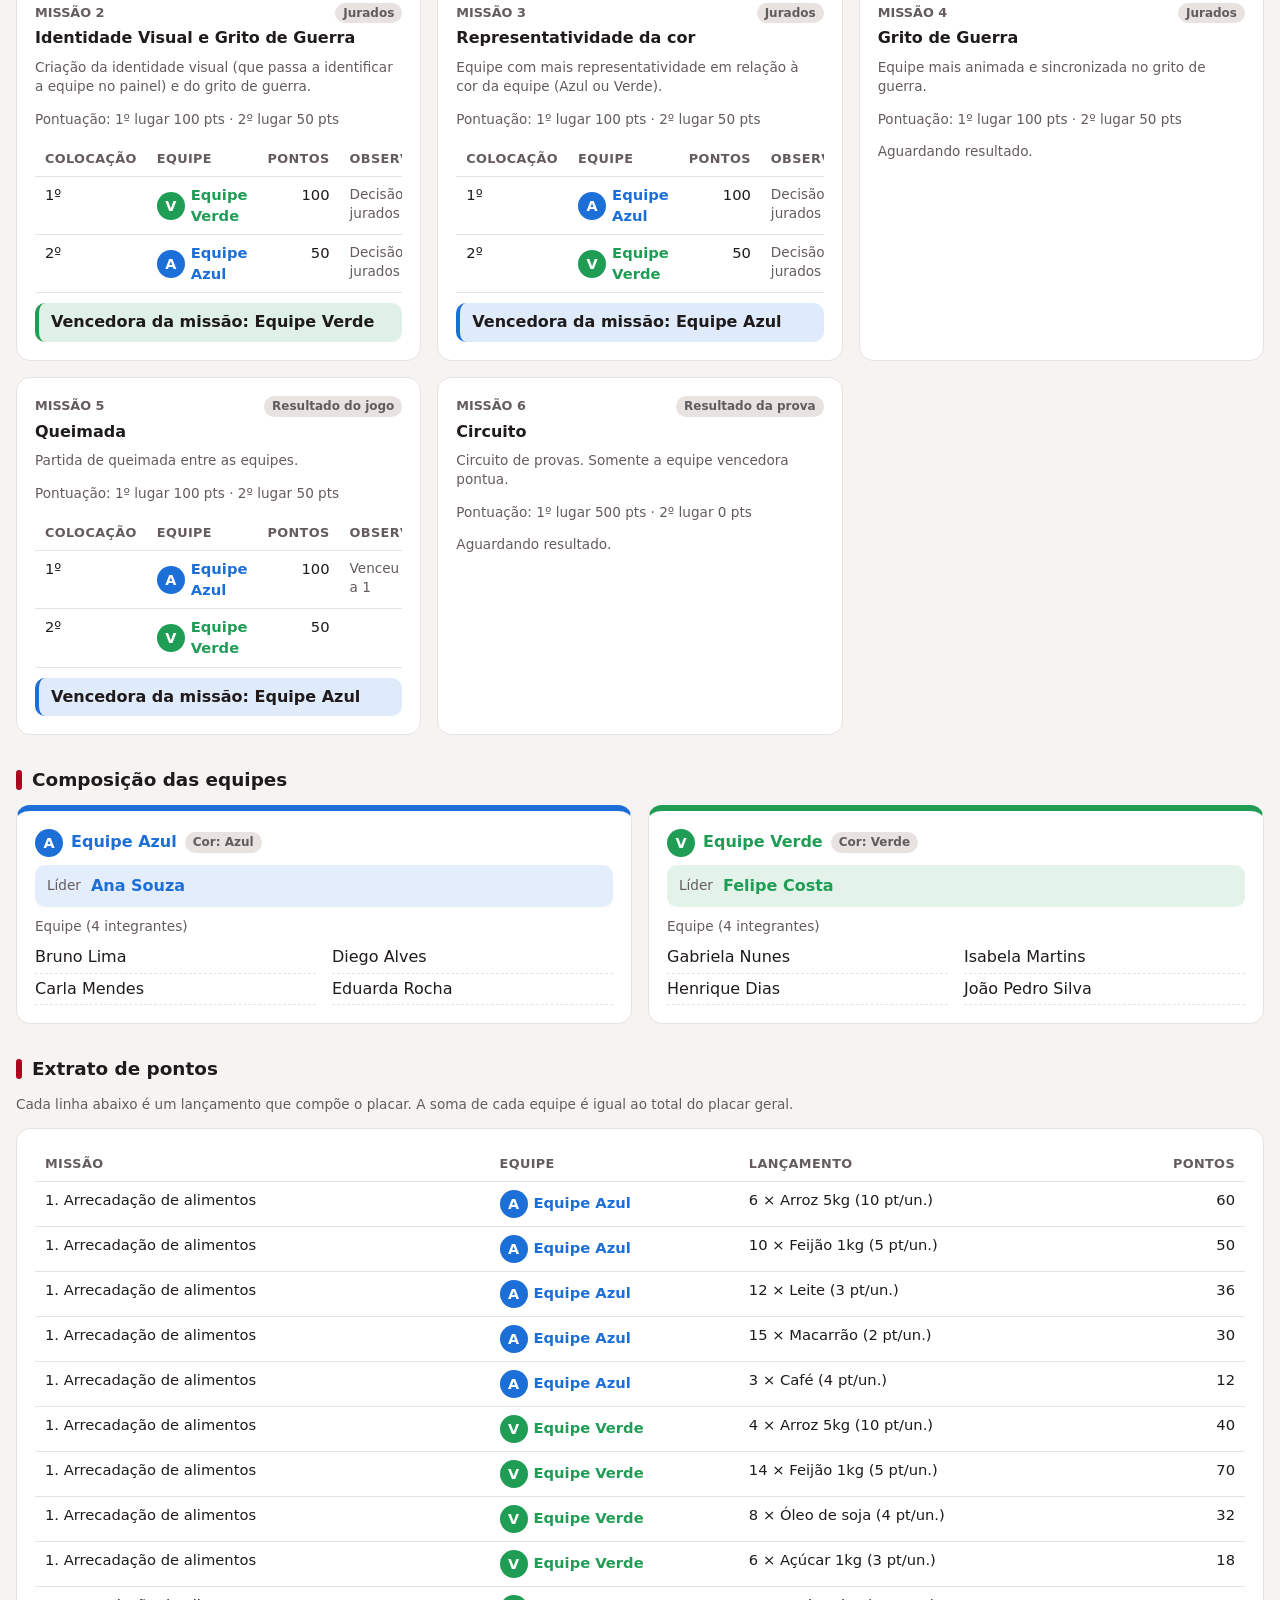
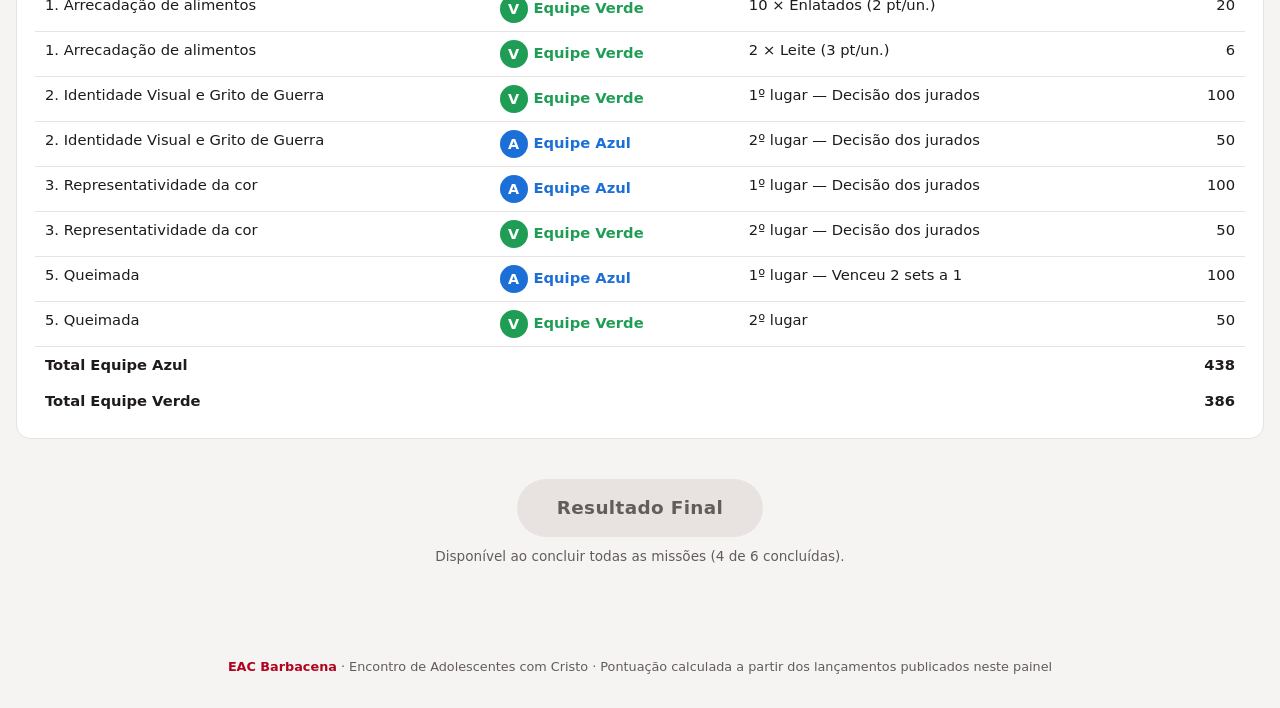
==== commit 580085a9: "Botão e página de Resultado Final O botão no fim do painel só habilita com todas as missões concluíd" ====
--- a/index.html
+++ b/index.html
@@ -172,12 +172,62 @@
   code { background: var(--line); padding: 1px 5px; border-radius: 5px; font-size: .85em; }
   .hidden { display: none !important; }
 
+  /* Botão Resultado Final */
+  .finalizar { text-align: center; padding: 8px 0 0; }
+  .btn-final {
+    font-size: 1.15rem; font-weight: 800; letter-spacing: .02em;
+    padding: 16px 40px; border-radius: 999px; border: none;
+    background: var(--brand); color: #fff;
+    box-shadow: 0 6px 18px color-mix(in srgb, var(--brand) 35%, transparent);
+  }
+  .btn-final:hover:not(:disabled) { background: var(--brand-dark); }
+  .btn-final:disabled {
+    background: var(--line); color: var(--muted); box-shadow: none; cursor: not-allowed;
+  }
+  .finalizar p { margin: 10px 0 0; }
+
+  /* Página Resultado Final */
+  #final { max-width: 980px; margin: 0 auto; }
+  .final-hero { text-align: center; padding: 24px 0 8px; }
+  .final-hero .eyebrow { color: var(--brand-text); opacity: 1; }
+  .final-hero h2 { display: block; font-size: clamp(1.7rem, 4.5vw, 2.6rem); line-height: 1.15; margin: 8px 0 12px; }
+  .final-hero h2::before { display: none; }
+  .final-hero p { font-size: 1.1rem; color: var(--muted); max-width: 680px; margin: 0 auto; }
+  .vitoriosos { display: grid; grid-template-columns: repeat(3, 1fr); gap: 16px; margin: 28px 0; }
+  .vitorioso { text-align: center; border-top: 6px solid var(--brand); }
+  .vitorioso .icone {
+    width: 64px; height: 64px; margin: 4px auto 10px; border-radius: 50%;
+    display: grid; place-items: center;
+    background: color-mix(in srgb, var(--brand) 12%, transparent); color: var(--brand-text);
+  }
+  .vitorioso .icone svg { width: 32px; height: 32px; }
+  .vitorioso h3 { font-size: 1.25rem; margin-bottom: 6px; }
+  .vitorioso .destaque { font-size: 2rem; font-weight: 900; color: var(--brand-text); line-height: 1.1; }
+  .vitorioso p { margin: 8px 0 0; color: var(--muted); }
+  .versiculo {
+    margin: 0; padding: 28px 32px; border-radius: var(--radius);
+    background: linear-gradient(180deg, var(--brand), var(--brand-dark)); color: #fff; text-align: center;
+  }
+  .versiculo p { font-size: clamp(1.2rem, 2.6vw, 1.6rem); font-weight: 600; line-height: 1.4; margin: 0; font-family: Georgia, "Times New Roman", serif; }
+  .versiculo cite { display: block; margin-top: 12px; font-style: normal; font-weight: 700; letter-spacing: .08em; opacity: .9; }
+  .mensagem { margin: 24px 0; font-size: 1.05rem; }
+  .mensagem p { margin: 0 0 12px; }
+  .versiculos-menores { display: grid; grid-template-columns: 1fr 1fr; gap: 16px; margin: 0 0 24px; }
+  .versiculos-menores blockquote { margin: 0; border-left: 4px solid var(--brand); }
+  .versiculos-menores p { margin: 0; font-family: Georgia, "Times New Roman", serif; font-size: 1.08rem; }
+  .versiculos-menores cite { display: block; margin-top: 8px; font-style: normal; font-weight: 700; color: var(--brand-text); font-size: .9rem; }
+  .agradecimento { text-align: center; font-size: 1.25rem; font-weight: 800; margin: 28px 0 12px; }
+  .agradecimento span { color: var(--c); }
+  .placar-oficial { text-align: center; color: var(--muted); font-size: .9rem; }
+  .final-acoes { text-align: center; margin: 20px 0 8px; }
+
   @media (max-width: 760px) {
     .marca img { height: 72px; }
     header h1 { font-size: 1.35rem; }
     .placar { grid-template-columns: 1fr; }
     .vs { text-align: center; }
-    .duas-colunas, .grid-equipes { grid-template-columns: 1fr; }
+    .duas-colunas, .grid-equipes, .vitoriosos, .versiculos-menores { grid-template-columns: 1fr; }
+    .versiculo { padding: 22px 18px; }
     .grid-missoes { grid-template-columns: 1fr; }
     ul.membros { columns: 1; }
     .total { font-size: 2.6rem; }
@@ -250,7 +300,14 @@
       <p class="muted small">Cada linha abaixo é um lançamento que compõe o placar. A soma de cada equipe é igual ao total do placar geral.</p>
       <div class="card tabela-scroll" id="extrato"></div>
     </section>
+
+    <section class="finalizar">
+      <button id="btn-final" class="btn-final" type="button" disabled>Resultado Final</button>
+      <p id="status-final" class="muted small"></p>
+    </section>
   </div>
+
+  <div id="final" class="hidden"></div>
 </main>
 <footer><strong>EAC Barbacena</strong> · Encontro de Adolescentes com Cristo · Pontuação calculada a partir dos lançamentos publicados neste painel</footer>
 
@@ -327,15 +384,34 @@
   return textos;
 }
 
+let ultimo = null;
+const ROTA_FINAL = '#resultado-final';
+const todasConcluidas = r => r.missoes.length > 0 && r.missoes.every(m => m.concluida);
+
+// Alterna entre o painel e a página "Resultado Final" (só abre com todas as missões concluídas).
+function mostrarTela() {
+  if (!ultimo) return;
+  const final = location.hash === ROTA_FINAL && todasConcluidas(ultimo);
+  if (final) document.getElementById('final').innerHTML = paginaFinal(ultimo);
+  document.getElementById('painel').classList.toggle('hidden', final);
+  document.getElementById('final').classList.toggle('hidden', !final);
+}
+
 async function carregar() {
   const daPasta = await buscarDaPasta();
   const textos = { ...daPasta, ...lerGuardados() };
   const faltando = OBRIGATORIOS.filter(n => !textos[n]);
   document.getElementById('carregar').classList.toggle('hidden', !faltando.length);
-  document.getElementById('painel').classList.toggle('hidden', !!faltando.length);
-  if (faltando.length) return;
+  if (faltando.length) {
+    ultimo = null;
+    document.getElementById('painel').classList.add('hidden');
+    document.getElementById('final').classList.add('hidden');
+    return;
+  }
   const dados = Object.fromEntries(ARQUIVOS.map(n => [n, textos[n] ? lerCSV(textos[n]) : []]));
-  renderizar(calcular(dados));
+  ultimo = calcular(dados);
+  renderizar(ultimo);
+  mostrarTela();
   document.getElementById('atualizado').textContent =
     'Encontro de Adolescentes com Cristo · atualizado às ' + new Date().toLocaleTimeString('pt-BR', { hour: '2-digit', minute: '2-digit' });
 }
@@ -578,6 +654,88 @@
     <tbody>${r.extrato.map(x => `<tr><td>${esc(x.missao.id)}. ${esc(x.missao.nome)}</td><td>${tag(x.equipe)}</td><td>${esc(x.descricao)}</td><td class="num">${fmt(x.pontos)}</td></tr>`).join('')}</tbody>
     <tfoot>${equipes.map(e => `<tr><td colspan="3">Total ${esc(e.nome)}</td><td class="num">${fmt(e.total)}</td></tr>`).join('')}</tfoot>
   </table>` : '<p class="muted">Nenhum ponto lançado ainda.</p>';
+
+  // Botão Resultado Final
+  const concluidas = missoes.filter(m => m.concluida).length;
+  const liberado = todasConcluidas(r);
+  document.getElementById('btn-final').disabled = !liberado;
+  document.getElementById('status-final').textContent = liberado
+    ? 'Todas as missões foram concluídas.'
+    : `Disponível ao concluir todas as missões (${concluidas} de ${missoes.length} concluídas).`;
+}
+
+const ICONES = {
+  coracao: '<svg viewBox="0 0 24 24" fill="currentColor" aria-hidden="true"><path d="M12 21s-7.5-4.6-10-9.3C.4 8.4 2.3 4.5 6 4.5c2.2 0 3.5 1.2 4.3 2.4.4.6 1 .6 1.4 0 .8-1.2 2.1-2.4 4.3-2.4 3.7 0 5.6 3.9 4 7.2C19.5 16.4 12 21 12 21z"/></svg>',
+  pessoas: '<svg viewBox="0 0 24 24" fill="currentColor" aria-hidden="true"><circle cx="8" cy="8" r="3.2"/><circle cx="16.5" cy="8.5" r="2.7"/><path d="M1.5 19c0-3.6 2.9-6 6.5-6s6.5 2.4 6.5 6v1h-13v-1zM15 20v-1c0-1.9-.6-3.5-1.7-4.8.9-.5 2-.7 3.2-.7 3.1 0 6 2 6 5.2V20H15z"/></svg>',
+  cruz: '<svg viewBox="0 0 24 24" fill="currentColor" aria-hidden="true"><path d="M10.5 2h3v6h5.5v3h-5.5v11h-3V11H5V8h5.5z"/></svg>',
+};
+
+function paginaFinal(r) {
+  const { equipes, missoes } = r;
+  const arrecadacao = missoes.find(m => m.tipo === 'arrecadacao');
+  const itens = arrecadacao ? equipes.flatMap(e => Object.values(arrecadacao.alimentos[e.id])) : [];
+  const totalItens = itens.reduce((s, i) => s + i.qtd, 0);
+  const tiposAlimento = new Set(itens.filter(i => i.qtd > 0).map(i => normalizar(i.alimento))).size;
+  const participantes = equipes.reduce((s, e) => s + e.lider.length + e.membros.length, 0);
+  const nomesEquipes = equipes.map(e => `<span style="--c:${esc(e.hex)}">${esc(e.nome)}</span>`);
+  const listaEquipes = nomesEquipes.length > 1
+    ? nomesEquipes.slice(0, -1).join(', ') + ' e ' + nomesEquipes.at(-1) : nomesEquipes.join('');
+
+  return `
+    <section class="final-hero">
+      <div class="eyebrow">Resultado Final</div>
+      <h2>E quem venceu esta gincana foi…</h2>
+      <p>Depois de ${missoes.length} missões, muita animação e muito trabalho em equipe, o resultado mais importante não cabe em um placar.</p>
+    </section>
+
+    <div class="vitoriosos">
+      <div class="card vitorioso">
+        <div class="icone">${ICONES.coracao}</div>
+        <h3>A Solidariedade</h3>
+        ${totalItens > 0 ? `<div class="destaque">${fmt(totalItens)}</div>
+        <div class="muted small">itens arrecadados${tiposAlimento ? ` · ${tiposAlimento} tipos de alimento` : ''}</div>` : ''}
+        <p>Cada pacote arrecadado vai chegar à mesa de uma família. Foi amor que virou gesto concreto.</p>
+      </div>
+      <div class="card vitorioso">
+        <div class="icone">${ICONES.pessoas}</div>
+        <h3>Todos os participantes</h3>
+        ${participantes > 0 ? `<div class="destaque">${fmt(participantes)}</div>
+        <div class="muted small">adolescentes em ação</div>` : ''}
+        <p>Quem criou, torceu, gritou, correu e se doou pela sua equipe. Aqui ninguém perdeu: todos cresceram juntos.</p>
+      </div>
+      <div class="card vitorioso">
+        <div class="icone">${ICONES.cruz}</div>
+        <h3>Cristo</h3>
+        <div class="muted small" style="margin-top:4px">“Onde dois ou três estão reunidos em meu nome, eu estou ali, no meio deles.” <strong>(Mt 18,20)</strong></div>
+        <p>Ele esteve no meio de nós em cada grito, cada abraço e cada alimento entregue.</p>
+      </div>
+    </div>
+
+    <blockquote class="versiculo">
+      <p>“Ninguém despreze a tua juventude. Ao contrário, sê para os fiéis um modelo na palavra, na conduta, na caridade, na fé e na pureza.”</p>
+      <cite>1 TIMÓTEO 4,12</cite>
+    </blockquote>
+
+    <div class="mensagem">
+      <p>Vocês não são apenas o futuro da Igreja: <strong>vocês são o presente dela.</strong> Deus não espera vocês crescerem para chamá-los. Ele conta com vocês agora, do jeito que vocês são, para levar o Evangelho aonde muitas vezes ninguém mais chega: à escola, ao grupo de amigos, à família, às redes sociais.</p>
+      <p>O adolescente que vive a fé com alegria evangeliza outro adolescente. Nesta gincana vocês mostraram isso: a fé que se transforma em ação, em partilha e em união. E Jesus deixou claro que nenhum gesto de amor passa despercebido aos olhos d’Ele.</p>
+    </div>
+
+    <div class="versiculos-menores">
+      <blockquote class="card">
+        <p>“Em verdade eu vos digo: todas as vezes que fizestes isso a um destes mais pequenos, que são meus irmãos, foi a mim que o fizestes.”</p>
+        <cite>Mateus 25,40</cite>
+      </blockquote>
+      <blockquote class="card">
+        <p>“Assim brilhe a vossa luz diante dos homens, para que vejam as vossas boas obras e glorifiquem o vosso Pai que está nos céus.”</p>
+        <cite>Mateus 5,16</cite>
+      </blockquote>
+    </div>
+
+    <div class="agradecimento">Obrigado, ${listaEquipes}!<br>Continuem sendo luz.</div>
+    <p class="placar-oficial">Para registro, o placar oficial ficou:
+      ${equipes.map(e => `${esc(e.nome)} ${fmt(e.total)} pts`).join(' · ')}. O detalhamento está no painel.</p>
+    <div class="final-acoes"><button type="button" id="voltar-painel">Voltar ao painel</button></div>`;
 }
 
 // ---------- Eventos ----------
@@ -593,6 +751,11 @@
   if (document.fullscreenElement) document.exitFullscreen();
   else document.documentElement.requestFullscreen?.();
 });
+document.getElementById('btn-final').addEventListener('click', () => { location.hash = ROTA_FINAL; scrollTo(0, 0); });
+document.getElementById('final').addEventListener('click', ev => {
+  if (ev.target.id === 'voltar-painel') { history.pushState('', '', location.pathname + location.search); mostrarTela(); scrollTo(0, 0); }
+});
+window.addEventListener('hashchange', mostrarTela);
 const drop = document.getElementById('drop');
 ['dragenter', 'dragover'].forEach(t => drop.addEventListener(t, ev => { ev.preventDefault(); drop.classList.add('over'); }));
 ['dragleave', 'drop'].forEach(t => drop.addEventListener(t, ev => { ev.preventDefault(); drop.classList.remove('over'); }));
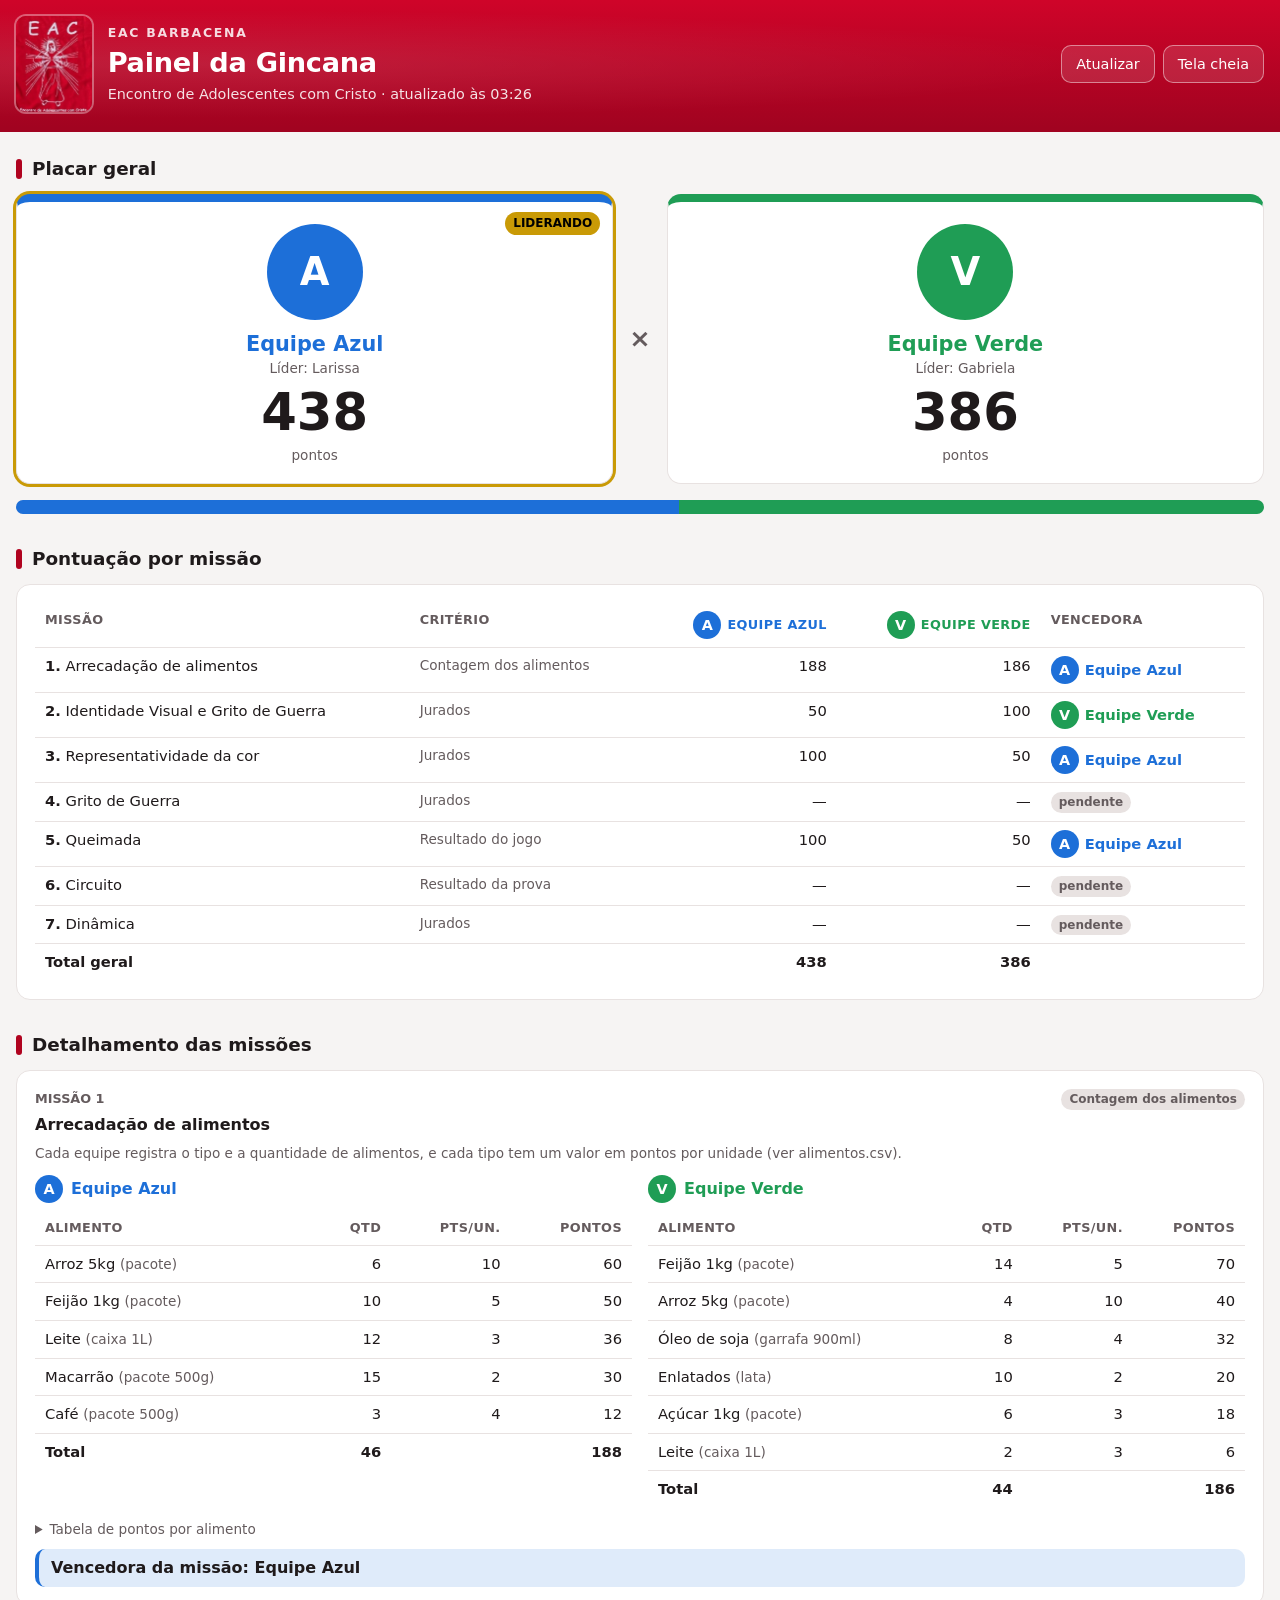
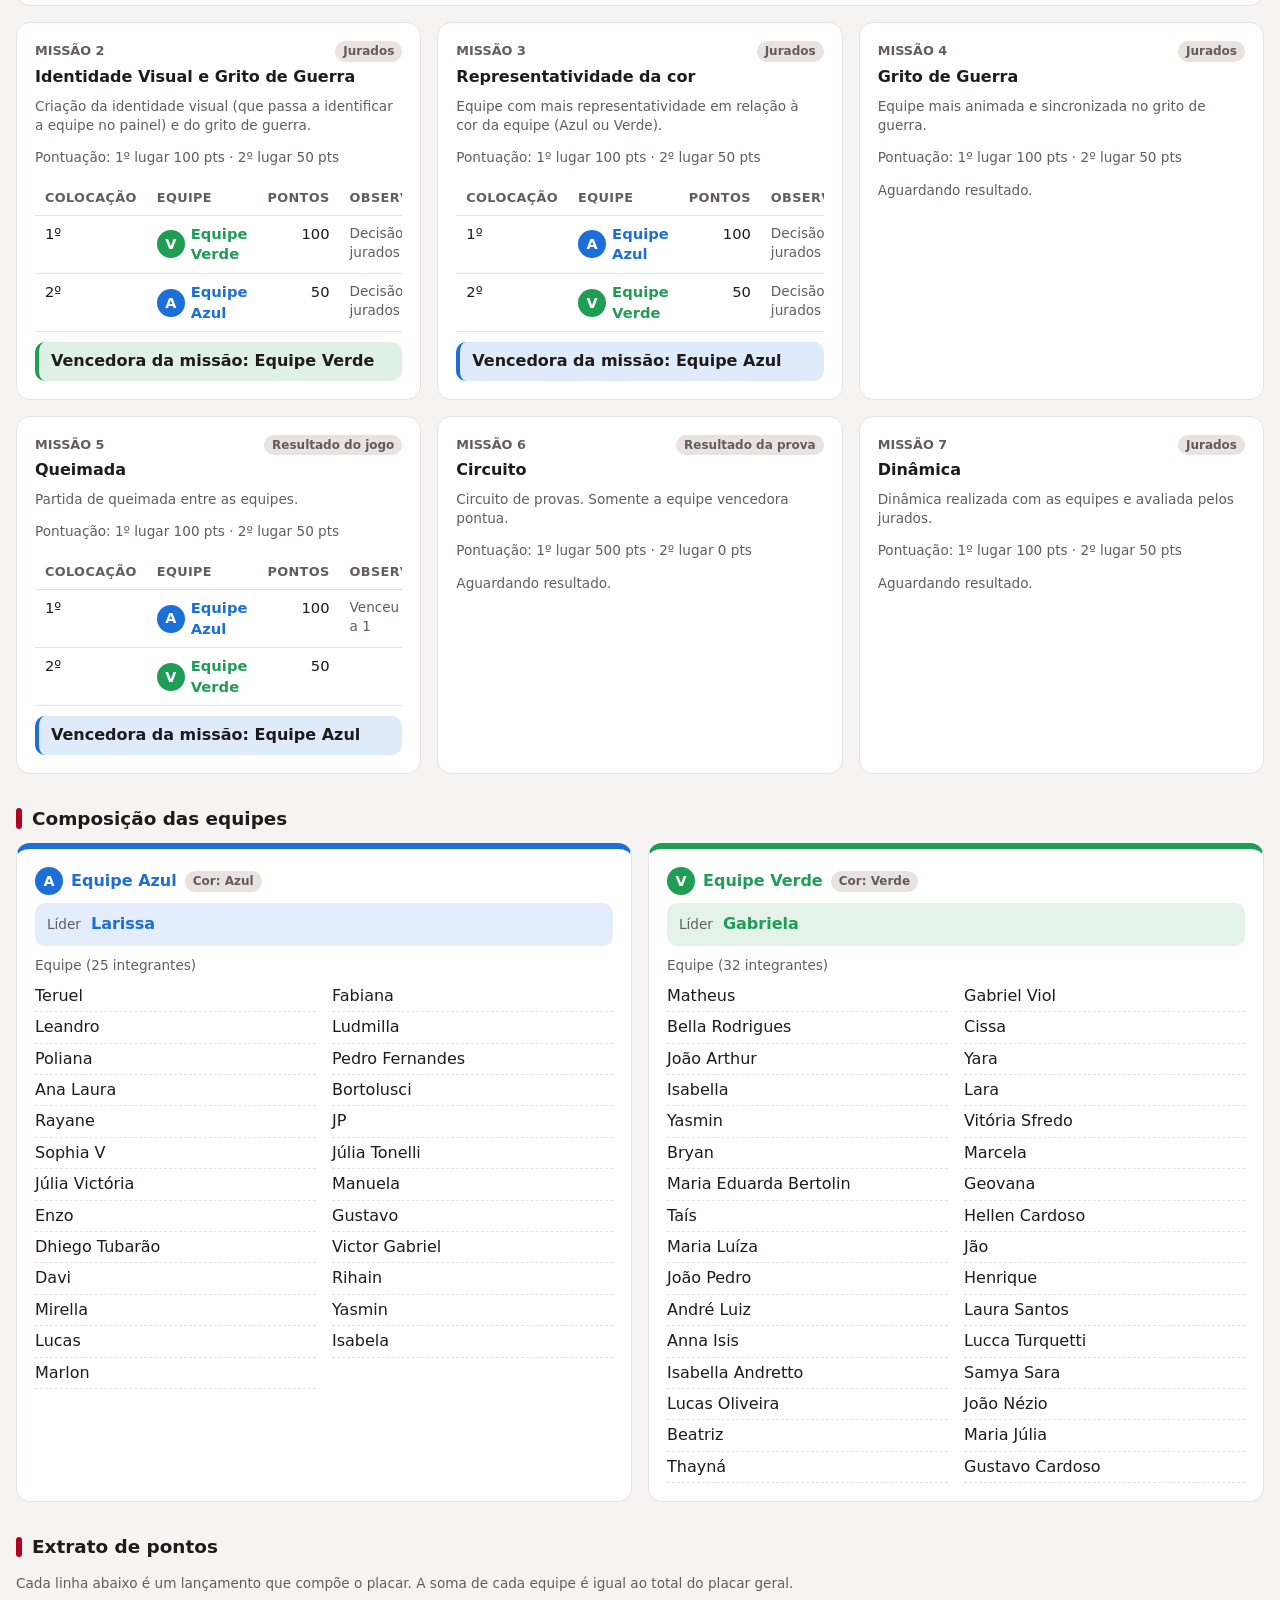
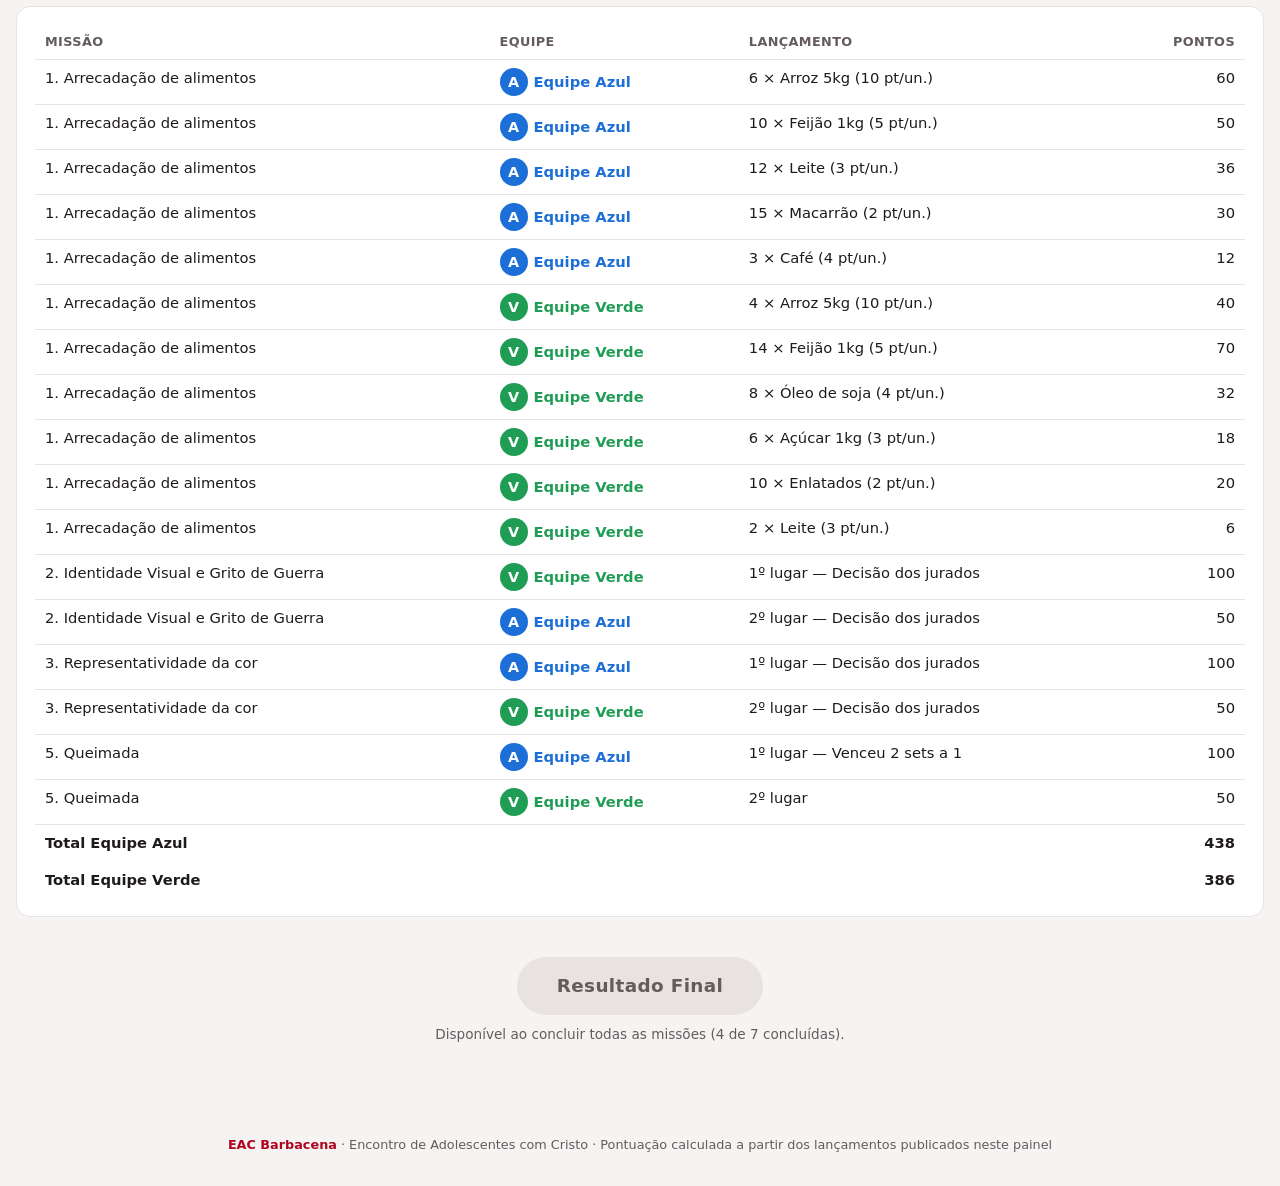
==== commit acbdc3bc: "Separa painel público e área de gestão com login - index.html: só o placar, lido sempre dos CSVs pub" ====
--- a/index.html
+++ b/index.html
@@ -4,242 +4,9 @@
 <meta charset="utf-8">
 <meta name="viewport" content="width=device-width, initial-scale=1">
 <title>Gincana EAC Barbacena</title>
-<style>
-  :root {
-    --brand: #cf0429;
-    --brand-dark: #a10320;
-    --brand-text: #b0031f;
-    --bg: #f6f4f3;
-    --card: #ffffff;
-    --text: #1f1a1b;
-    --muted: #645b5d;
-    --line: #e8e2e1;
-    --gold: #c99a06;
-    --warn-bg: #fff6db;
-    --warn-text: #7a5b00;
-    --radius: 14px;
-  }
-  @media (prefers-color-scheme: dark) {
-    :root:not([data-theme="light"]) {
-    --bg: #141112; --card: #1e1a1b; --text: #f1ecec; --muted: #a99fa1;
-    --line: #342d2e; --brand-text: #ff5b6e; --gold: #f0c13a; --warn-bg: #3a3014; --warn-text: #f3d77d;
-    }
-  }
-  :root[data-theme="dark"] {
-    --bg: #141112; --card: #1e1a1b; --text: #f1ecec; --muted: #a99fa1;
-    --line: #342d2e; --brand-text: #ff5b6e; --gold: #f0c13a; --warn-bg: #3a3014; --warn-text: #f3d77d;
-  }
-  * { box-sizing: border-box; }
-  body {
-    margin: 0;
-    font-family: system-ui, -apple-system, "Segoe UI", Roboto, sans-serif;
-    background: var(--bg);
-    color: var(--text);
-    line-height: 1.4;
-  }
-  header {
-    background: var(--brand);
-    background-image: radial-gradient(ellipse at 15% 50%, rgba(255,255,255,.10), transparent 60%),
-                      linear-gradient(180deg, var(--brand), var(--brand-dark));
-    color: #fff;
-    border-bottom: 4px solid var(--brand-dark);
-  }
-  .header-inner {
-    max-width: 1280px; margin: 0 auto;
-    display: flex; flex-wrap: wrap; gap: 16px;
-    align-items: center; justify-content: space-between;
-    padding: 16px;
-  }
-  .marca { display: flex; align-items: center; gap: 16px; min-width: 0; }
-  .marca img {
-    height: 96px; width: auto; border-radius: 10px; flex: none;
-    box-shadow: 0 0 0 2px rgba(255,255,255,.35);
-  }
-  .eyebrow { font-size: .78rem; font-weight: 700; letter-spacing: .14em; text-transform: uppercase; opacity: .85; }
-  header h1 { margin: 2px 0; font-size: 1.7rem; font-weight: 800; letter-spacing: -.01em; }
-  header .sub { opacity: .88; font-size: .9rem; }
-  .actions { display: flex; flex-wrap: wrap; gap: 8px; align-items: center; }
-  header button, header .btn {
-    background: rgba(255,255,255,.12); color: #fff; border-color: rgba(255,255,255,.45);
-  }
-  header button:hover, header .btn:hover { background: rgba(255,255,255,.22); border-color: #fff; }
-  button, .btn {
-    font: inherit; font-size: .9rem;
-    padding: 8px 14px; border-radius: 10px;
-    border: 1px solid var(--line); background: var(--bg); color: var(--text);
-    cursor: pointer;
-  }
-  button:hover, .btn:hover { border-color: var(--muted); }
-  main { max-width: 1280px; margin: 0 auto; padding: 24px 16px 60px; }
-  section { margin-bottom: 32px; }
-  h2 {
-    font-size: 1.15rem; margin: 0 0 12px;
-    display: flex; align-items: center; gap: 10px;
-  }
-  main h2::before {
-    content: ""; width: 6px; height: 1.1em; border-radius: 3px; background: var(--brand-text);
-  }
-  footer {
-    text-align: center; color: var(--muted); font-size: .8rem;
-    padding: 0 16px 32px;
-  }
-  footer strong { color: var(--brand-text); }
-  h3 { font-size: 1rem; margin: 0 0 8px; }
-  .card {
-    background: var(--card); border: 1px solid var(--line);
-    border-radius: var(--radius); padding: 18px;
-  }
-  .muted { color: var(--muted); }
-  .small { font-size: .85rem; }
-
-  /* Placar */
-  .placar { display: grid; grid-template-columns: 1fr auto 1fr; gap: 16px; align-items: stretch; }
-  .vs { align-self: center; font-weight: 800; font-size: 1.6rem; color: var(--muted); }
-  .equipe-placar {
-    border-top: 8px solid var(--c);
-    text-align: center; position: relative;
-  }
-  .equipe-placar.lider-geral { box-shadow: 0 0 0 3px var(--gold); }
-  .coroa {
-    position: absolute; top: 10px; right: 12px;
-    background: var(--gold); color: #000; font-weight: 700; font-size: .75rem;
-    padding: 3px 8px; border-radius: 999px;
-  }
-  .logo {
-    width: 96px; height: 96px; border-radius: 50%;
-    margin: 4px auto 10px; display: grid; place-items: center;
-    background: var(--c); color: #fff; font-size: 2.4rem; font-weight: 800;
-    overflow: hidden;
-  }
-  .logo img { width: 100%; height: 100%; object-fit: cover; }
-  .logo.mini { width: 28px; height: 28px; font-size: .9rem; margin: 0; flex: none; }
-  .equipe-nome { font-size: 1.3rem; font-weight: 800; color: var(--c); }
-  .total { font-size: 3.2rem; font-weight: 900; line-height: 1.1; margin: 6px 0; }
-  .grito { font-style: italic; color: var(--muted); margin-top: 6px; }
-  .barra { display: flex; height: 14px; border-radius: 999px; overflow: hidden; background: var(--line); margin-top: 16px; }
-  .barra div { background: var(--c); transition: width .6s; }
-
-  /* Tabela resumo */
-  table { width: 100%; border-collapse: collapse; font-size: .92rem; }
-  th, td { padding: 8px 10px; border-bottom: 1px solid var(--line); text-align: left; vertical-align: top; }
-  th { font-size: .8rem; text-transform: uppercase; letter-spacing: .03em; color: var(--muted); }
-  td.num, th.num { text-align: right; font-variant-numeric: tabular-nums; }
-  tfoot td { font-weight: 800; border-bottom: none; }
-  .tabela-scroll { overflow-x: auto; }
-  .grid-missoes > *, .grid-equipes > *, .duas-colunas > *, .placar > * { min-width: 0; }
-  .tag {
-    display: inline-flex; align-items: center; gap: 6px;
-    font-weight: 700; color: var(--c);
-  }
-  .pill {
-    display: inline-block; font-size: .75rem; font-weight: 700;
-    padding: 2px 8px; border-radius: 999px; background: var(--line); color: var(--muted);
-  }
-  .pill.ok { background: var(--c, #2a8); color: #fff; }
-
-  /* Missões */
-  .grid-missoes { display: grid; grid-template-columns: repeat(auto-fit, minmax(min(360px, 100%), 1fr)); gap: 16px; }
-  .missao-head { display: flex; justify-content: space-between; gap: 10px; align-items: baseline; margin-bottom: 4px; }
-  .missao-num { font-size: .8rem; font-weight: 800; color: var(--muted); text-transform: uppercase; }
-  .regra { font-size: .85rem; color: var(--muted); margin-bottom: 12px; }
-  .vencedor {
-    margin-top: 10px; padding: 8px 12px; border-radius: 10px;
-    background: color-mix(in srgb, var(--c) 14%, transparent);
-    border-left: 4px solid var(--c); font-weight: 700;
-  }
-  .duas-colunas { display: grid; grid-template-columns: 1fr 1fr; gap: 16px; }
-  .alimentos-equipe h3 { color: var(--c); display: flex; align-items: center; gap: 8px; }
-
-  /* Equipes */
-  .grid-equipes { display: grid; grid-template-columns: 1fr 1fr; gap: 16px; }
-  .composicao { border-top: 6px solid var(--c); }
-  .lider { display: flex; gap: 10px; align-items: center; padding: 10px 12px; border-radius: 10px;
-           background: color-mix(in srgb, var(--c) 12%, transparent); margin-bottom: 10px; }
-  .lider strong { color: var(--c); }
-  ul.membros { list-style: none; margin: 0; padding: 0; columns: 2; column-gap: 16px; }
-  ul.membros li { padding: 4px 0; border-bottom: 1px dashed var(--line); break-inside: avoid; }
-
-  .avisos { background: var(--warn-bg); color: var(--warn-text); border-radius: 10px; padding: 12px 16px; margin-bottom: 20px; }
-  .avisos ul { margin: 6px 0 0; padding-left: 20px; }
-
-  #carregar {
-    max-width: 640px; margin: 40px auto; text-align: center;
-  }
-  #drop {
-    border: 2px dashed var(--line); border-radius: var(--radius); padding: 30px; margin-top: 16px;
-  }
-  #drop.over { border-color: var(--muted); background: var(--card); }
-  code { background: var(--line); padding: 1px 5px; border-radius: 5px; font-size: .85em; }
-  .hidden { display: none !important; }
-
-  /* Botão Resultado Final */
-  .finalizar { text-align: center; padding: 8px 0 0; }
-  .btn-final {
-    font-size: 1.15rem; font-weight: 800; letter-spacing: .02em;
-    padding: 16px 40px; border-radius: 999px; border: none;
-    background: var(--brand); color: #fff;
-    box-shadow: 0 6px 18px color-mix(in srgb, var(--brand) 35%, transparent);
-  }
-  .btn-final:hover:not(:disabled) { background: var(--brand-dark); }
-  .btn-final:disabled {
-    background: var(--line); color: var(--muted); box-shadow: none; cursor: not-allowed;
-  }
-  .finalizar p { margin: 10px 0 0; }
-
-  /* Página Resultado Final */
-  #final { max-width: 980px; margin: 0 auto; }
-  .final-hero { text-align: center; padding: 24px 0 8px; }
-  .final-hero .eyebrow { color: var(--brand-text); opacity: 1; }
-  .final-hero h2 { display: block; font-size: clamp(1.7rem, 4.5vw, 2.6rem); line-height: 1.15; margin: 8px 0 12px; }
-  .final-hero h2::before { display: none; }
-  .final-hero p { font-size: 1.1rem; color: var(--muted); max-width: 680px; margin: 0 auto; }
-  .vitoriosos { display: grid; grid-template-columns: repeat(3, 1fr); gap: 16px; margin: 28px 0; }
-  .vitorioso { text-align: center; border-top: 6px solid var(--brand); }
-  .vitorioso .icone {
-    width: 64px; height: 64px; margin: 4px auto 10px; border-radius: 50%;
-    display: grid; place-items: center;
-    background: color-mix(in srgb, var(--brand) 12%, transparent); color: var(--brand-text);
-  }
-  .vitorioso .icone svg { width: 32px; height: 32px; }
-  .vitorioso h3 { font-size: 1.25rem; margin-bottom: 6px; }
-  .vitorioso .destaque { font-size: 2rem; font-weight: 900; color: var(--brand-text); line-height: 1.1; }
-  .vitorioso p { margin: 8px 0 0; color: var(--muted); }
-  .versiculo {
-    margin: 0; padding: 28px 32px; border-radius: var(--radius);
-    background: linear-gradient(180deg, var(--brand), var(--brand-dark)); color: #fff; text-align: center;
-  }
-  .versiculo p { font-size: clamp(1.2rem, 2.6vw, 1.6rem); font-weight: 600; line-height: 1.4; margin: 0; font-family: Georgia, "Times New Roman", serif; }
-  .versiculo cite { display: block; margin-top: 12px; font-style: normal; font-weight: 700; letter-spacing: .08em; opacity: .9; }
-  .mensagem { margin: 24px 0; font-size: 1.05rem; }
-  .mensagem p { margin: 0 0 12px; }
-  .versiculos-menores { display: grid; grid-template-columns: 1fr 1fr; gap: 16px; margin: 0 0 24px; }
-  .versiculos-menores blockquote { margin: 0; border-left: 4px solid var(--brand); }
-  .versiculos-menores p { margin: 0; font-family: Georgia, "Times New Roman", serif; font-size: 1.08rem; }
-  .versiculos-menores cite { display: block; margin-top: 8px; font-style: normal; font-weight: 700; color: var(--brand-text); font-size: .9rem; }
-  .agradecimento { text-align: center; font-size: 1.25rem; font-weight: 800; margin: 28px 0 12px; }
-  .agradecimento span { color: var(--c); }
-  .placar-oficial { text-align: center; color: var(--muted); font-size: .9rem; }
-  .final-acoes { text-align: center; margin: 20px 0 8px; }
-
-  @media (max-width: 760px) {
-    .marca img { height: 72px; }
-    header h1 { font-size: 1.35rem; }
-    .placar { grid-template-columns: 1fr; }
-    .vs { text-align: center; }
-    .duas-colunas, .grid-equipes, .vitoriosos, .versiculos-menores { grid-template-columns: 1fr; }
-    .versiculo { padding: 22px 18px; }
-    .grid-missoes { grid-template-columns: 1fr; }
-    ul.membros { columns: 1; }
-    .total { font-size: 2.6rem; }
-  }
-  @media print {
-    header .actions { display: none; }
-    header { -webkit-print-color-adjust: exact; print-color-adjust: exact; }
-    body { background: #fff; color: #000; }
-  }
-</style>
+<link rel="stylesheet" href="painel.css">
 </head>
-<body>
+<body data-modo="publico">
 <header>
  <div class="header-inner">
   <div class="marca">
@@ -250,520 +17,13 @@
       <div class="sub" id="atualizado">Encontro de Adolescentes com Cristo</div>
     </div>
   </div>
-  <div class="actions">
-    <label class="btn" for="arquivos">Carregar CSVs</label>
-    <input type="file" id="arquivos" accept=".csv,text/csv" multiple class="hidden">
-    <button id="recarregar" type="button">Atualizar</button>
-    <button id="limpar" type="button" title="Esquecer os CSVs carregados manualmente">Limpar CSVs</button>
-    <button id="telao" type="button">Tela cheia</button>
-  </div>
+  <div class="actions"></div>
  </div>
 </header>
 
-<main>
-  <div id="carregar" class="card hidden">
-    <h2>Carregue os arquivos do painel</h2>
-    <p class="muted">Selecione (ou arraste para cá) os 6 arquivos CSV da pasta <code>dados</code>:
-      <code>equipes.csv</code>, <code>integrantes.csv</code>, <code>missoes.csv</code>,
-      <code>alimentos.csv</code>, <code>arrecadacao.csv</code> e <code>resultados.csv</code>.</p>
-    <div id="drop">
-      <label class="btn" for="arquivos">Escolher arquivos</label>
-      <p class="muted small">Os arquivos ficam guardados neste navegador até você clicar em “Limpar CSVs”.</p>
-    </div>
-  </div>
-
-  <div id="painel" class="hidden">
-    <div id="avisos"></div>
-
-    <section>
-      <h2>Placar geral</h2>
-      <div id="placar"></div>
-    </section>
-
-    <section>
-      <h2>Pontuação por missão</h2>
-      <div class="card tabela-scroll" id="resumo"></div>
-    </section>
-
-    <section>
-      <h2>Detalhamento das missões</h2>
-      <div class="grid-missoes" id="missoes"></div>
-    </section>
-
-    <section>
-      <h2>Composição das equipes</h2>
-      <div class="grid-equipes" id="equipes"></div>
-    </section>
-
-    <section>
-      <h2>Extrato de pontos</h2>
-      <p class="muted small">Cada linha abaixo é um lançamento que compõe o placar. A soma de cada equipe é igual ao total do placar geral.</p>
-      <div class="card tabela-scroll" id="extrato"></div>
-    </section>
-
-    <section class="finalizar">
-      <button id="btn-final" class="btn-final" type="button" disabled>Resultado Final</button>
-      <p id="status-final" class="muted small"></p>
-    </section>
-  </div>
-
-  <div id="final" class="hidden"></div>
-</main>
+<main></main>
 <footer><strong>EAC Barbacena</strong> · Encontro de Adolescentes com Cristo · Pontuação calculada a partir dos lançamentos publicados neste painel</footer>
 
-<script>
-const ARQUIVOS = ['equipes', 'integrantes', 'missoes', 'alimentos', 'arrecadacao', 'resultados'];
-const OBRIGATORIOS = ['equipes', 'missoes'];
-const CHAVE_STORAGE = 'ejc-painel-csv';
-const INTERVALO_ATUALIZACAO = 30000;
-
-// ---------- Utilidades ----------
-
-const esc = s => String(s ?? '').replace(/[&<>"']/g, c => ({ '&': '&amp;', '<': '&lt;', '>': '&gt;', '"': '&quot;', "'": '&#39;' }[c]));
-const fmt = n => Number(n).toLocaleString('pt-BR', { maximumFractionDigits: 2 });
-const normalizar = s => String(s ?? '').normalize('NFD').replace(/[̀-ͯ]/g, '').trim().toLowerCase();
-const chaveCabecalho = s => normalizar(s).replace(/[^a-z0-9]+/g, '_').replace(/^_|_$/g, '');
-
-function numero(v) {
-  let s = String(v ?? '').trim();
-  if (!s) return 0;
-  // Aceita "1.234,5" (pt-BR) e "1234.5"
-  if (s.includes(',')) s = s.replace(/\./g, '').replace(',', '.');
-  const n = Number(s);
-  return Number.isFinite(n) ? n : NaN;
-}
-
-// Parser CSV com suporte a aspas; detecta separador ";" ou ",".
-function lerCSV(texto) {
-  texto = texto.replace(/^﻿/, '');
-  const primeira = texto.split(/\r?\n/, 1)[0];
-  const sep = (primeira.split(';').length >= primeira.split(',').length) ? ';' : ',';
-  const linhas = [];
-  let linha = [], campo = '', aspas = false;
-  for (let i = 0; i < texto.length; i++) {
-    const c = texto[i];
-    if (aspas) {
-      if (c === '"') {
-        if (texto[i + 1] === '"') { campo += '"'; i++; } else aspas = false;
-      } else campo += c;
-    } else if (c === '"') aspas = true;
-    else if (c === sep) { linha.push(campo); campo = ''; }
-    else if (c === '\n' || c === '\r') {
-      if (c === '\r' && texto[i + 1] === '\n') i++;
-      linha.push(campo); linhas.push(linha); linha = []; campo = '';
-    } else campo += c;
-  }
-  if (campo !== '' || linha.length) { linha.push(campo); linhas.push(linha); }
-  const validas = linhas.filter(l => l.some(v => v.trim() !== ''));
-  if (!validas.length) return [];
-  const cab = validas[0].map(chaveCabecalho);
-  return validas.slice(1).map(l => Object.fromEntries(cab.map((k, i) => [k, (l[i] ?? '').trim()])));
-}
-
-// ---------- Carregamento ----------
-
-// CSVs enviados manualmente: ficam em memória e, quando possível, no navegador.
-let enviados = {};
-function lerGuardados() {
-  try { return { ...JSON.parse(localStorage.getItem(CHAVE_STORAGE)), ...enviados }; } catch { return enviados; }
-}
-function guardar(textos) {
-  enviados = textos;
-  try { localStorage.setItem(CHAVE_STORAGE, JSON.stringify(textos)); } catch {}
-}
-
-async function buscarDaPasta() {
-  const textos = {};
-  if (!location.protocol.startsWith('http')) return textos;
-  await Promise.all(ARQUIVOS.map(async nome => {
-    try {
-      const r = await fetch(`dados/${nome}.csv?t=${Date.now()}`, { cache: 'no-store' });
-      if (r.ok) textos[nome] = await r.text();
-    } catch {}
-  }));
-  return textos;
-}
-
-let ultimo = null;
-const ROTA_FINAL = '#resultado-final';
-const todasConcluidas = r => r.missoes.length > 0 && r.missoes.every(m => m.concluida);
-
-// Alterna entre o painel e a página "Resultado Final" (só abre com todas as missões concluídas).
-function mostrarTela() {
-  if (!ultimo) return;
-  const final = location.hash === ROTA_FINAL && todasConcluidas(ultimo);
-  if (final) document.getElementById('final').innerHTML = paginaFinal(ultimo);
-  document.getElementById('painel').classList.toggle('hidden', final);
-  document.getElementById('final').classList.toggle('hidden', !final);
-}
-
-async function carregar() {
-  const daPasta = await buscarDaPasta();
-  const textos = { ...daPasta, ...lerGuardados() };
-  const faltando = OBRIGATORIOS.filter(n => !textos[n]);
-  document.getElementById('carregar').classList.toggle('hidden', !faltando.length);
-  if (faltando.length) {
-    ultimo = null;
-    document.getElementById('painel').classList.add('hidden');
-    document.getElementById('final').classList.add('hidden');
-    return;
-  }
-  const dados = Object.fromEntries(ARQUIVOS.map(n => [n, textos[n] ? lerCSV(textos[n]) : []]));
-  ultimo = calcular(dados);
-  renderizar(ultimo);
-  mostrarTela();
-  document.getElementById('atualizado').textContent =
-    'Encontro de Adolescentes com Cristo · atualizado às ' + new Date().toLocaleTimeString('pt-BR', { hour: '2-digit', minute: '2-digit' });
-}
-
-async function receberArquivos(lista) {
-  const textos = lerGuardados();
-  const ignorados = [];
-  for (const arq of lista) {
-    const nome = normalizar(arq.name).replace(/\.csv$/, '');
-    if (ARQUIVOS.includes(nome)) textos[nome] = await arq.text();
-    else ignorados.push(arq.name);
-  }
-  guardar(textos);
-  if (ignorados.length) alert('Arquivos ignorados (nome não reconhecido):\n' + ignorados.join('\n') +
-    '\n\nNomes esperados: ' + ARQUIVOS.map(n => n + '.csv').join(', '));
-  carregar();
-}
-
-// ---------- Cálculo ----------
-
-function calcular(d) {
-  const avisos = [];
-  const equipes = d.equipes.filter(e => e.id).map(e => ({
-    id: normalizar(e.id),
-    nome: e.nome || e.id,
-    cor: e.cor || '',
-    hex: e.cor_hex || '#888',
-    logo: e.logo || '',
-    grito: e.grito_de_guerra || '',
-    lider: [], membros: [],
-    total: 0,
-  }));
-  const porId = Object.fromEntries(equipes.map(e => [e.id, e]));
-  const equipeDe = (id, origem) => {
-    const e = porId[normalizar(id)];
-    if (!e) avisos.push(`${origem}: equipe "${id}" não existe em equipes.csv.`);
-    return e;
-  };
-
-  for (const p of d.integrantes) {
-    if (!p.nome) continue;
-    const e = equipeDe(p.equipe, 'integrantes.csv');
-    if (!e) continue;
-    (normalizar(p.funcao).startsWith('lider') ? e.lider : e.membros).push(p.nome);
-  }
-
-  const tabelaAlimentos = d.alimentos.filter(a => a.alimento).map(a => ({
-    nome: a.alimento, unidade: a.unidade || '', pontos: numero(a.pontos_por_unidade),
-  }));
-  const alimentoPor = Object.fromEntries(tabelaAlimentos.map(a => [normalizar(a.nome), a]));
-
-  const extrato = [];
-  const missoes = d.missoes.filter(m => m.id).map(m => ({
-    id: m.id,
-    nome: m.nome || `Missão ${m.id}`,
-    descricao: m.descricao || '',
-    tipo: normalizar(m.tipo) || 'colocacao',
-    pontos1: numero(m.pontos_1),
-    pontos2: numero(m.pontos_2),
-    julgamento: m.julgamento || '',
-    pontos: Object.fromEntries(equipes.map(e => [e.id, 0])),
-    linhas: [],
-    vencedores: [],
-    concluida: false,
-  }));
-
-  for (const m of missoes) {
-    if (m.tipo === 'arrecadacao') {
-      // Agrupa por equipe e alimento
-      m.alimentos = Object.fromEntries(equipes.map(e => [e.id, {}]));
-      for (const r of d.arrecadacao) {
-        if (!r.equipe && !r.alimento) continue;
-        const e = equipeDe(r.equipe, 'arrecadacao.csv');
-        if (!e) continue;
-        const qtd = numero(r.quantidade);
-        if (Number.isNaN(qtd)) { avisos.push(`arrecadacao.csv: quantidade inválida "${r.quantidade}" (${r.alimento}).`); continue; }
-        const ref = alimentoPor[normalizar(r.alimento)];
-        if (!ref) avisos.push(`arrecadacao.csv: alimento "${r.alimento}" não está em alimentos.csv — contado com 0 ponto.`);
-        const chave = ref ? ref.nome : r.alimento;
-        const item = m.alimentos[e.id][chave] ||= {
-          alimento: chave, unidade: ref?.unidade || '', ptsUnit: ref ? ref.pontos : 0, qtd: 0, obs: [],
-        };
-        item.qtd += qtd;
-        if (r.observacao) item.obs.push(r.observacao);
-      }
-      for (const e of equipes) {
-        for (const it of Object.values(m.alimentos[e.id])) {
-          it.subtotal = it.qtd * it.ptsUnit;
-          m.pontos[e.id] += it.subtotal;
-          extrato.push({ missao: m, equipe: e, descricao: `${fmt(it.qtd)} × ${it.alimento} (${fmt(it.ptsUnit)} pt/un.)`, pontos: it.subtotal });
-        }
-      }
-      const max = Math.max(...equipes.map(e => m.pontos[e.id]));
-      m.concluida = max > 0;
-      if (m.concluida) {
-        m.vencedores = equipes.filter(e => m.pontos[e.id] === max);
-        // Bônus opcional para quem vencer a arrecadação
-        if (m.pontos1 > 0) for (const e of m.vencedores) {
-          m.pontos[e.id] += m.pontos1;
-          extrato.push({ missao: m, equipe: e, descricao: 'Bônus: 1º lugar na arrecadação', pontos: m.pontos1 });
-        }
-      }
-    } else {
-      const res = d.resultados.filter(r => String(r.missao).trim() === String(m.id).trim());
-      for (const r of res) {
-        const e = equipeDe(r.equipe, `resultados.csv (missão ${m.id})`);
-        if (!e) continue;
-        const col = parseInt(r.colocacao, 10);
-        if (!col) continue;
-        const pts = col === 1 ? m.pontos1 : col === 2 ? m.pontos2 : 0;
-        m.pontos[e.id] += pts;
-        m.linhas.push({ equipe: e, colocacao: col, pontos: pts, obs: r.observacao || '' });
-        extrato.push({ missao: m, equipe: e, descricao: `${col}º lugar` + (r.observacao ? ` — ${r.observacao}` : ''), pontos: pts });
-      }
-      m.linhas.sort((a, b) => a.colocacao - b.colocacao);
-      m.concluida = m.linhas.length > 0;
-      m.vencedores = m.linhas.filter(l => l.colocacao === 1).map(l => l.equipe);
-    }
-    for (const e of equipes) e.total += m.pontos[e.id];
-  }
-
-  const maiorTotal = Math.max(0, ...equipes.map(e => e.total));
-  const lideresGerais = maiorTotal > 0 ? equipes.filter(e => e.total === maiorTotal) : [];
-  return { equipes, missoes, tabelaAlimentos, extrato, avisos, lideresGerais };
-}
-
-// ---------- Renderização ----------
-
-function logo(e, mini = false) {
-  const conteudo = e.logo
-    ? `<img src="${esc(e.logo)}" alt="${esc(e.nome)}">`
-    : esc((e.nome.replace(/^equipe\s+/i, '')[0] || '?').toUpperCase());
-  return `<div class="logo${mini ? ' mini' : ''}" style="--c:${esc(e.hex)}">${conteudo}</div>`;
-}
-const tag = e => `<span class="tag" style="--c:${esc(e.hex)}">${logo(e, true)}${esc(e.nome)}</span>`;
-const nomesVencedores = v => v.map(e => e.nome).join(' e ');
-
-function vencedorBox(m) {
-  if (!m.concluida) return `<div class="muted small" style="margin-top:10px">Aguardando resultado.</div>`;
-  if (m.vencedores.length > 1) return `<div class="vencedor" style="--c:#888">Empate entre ${esc(nomesVencedores(m.vencedores))}</div>`;
-  const v = m.vencedores[0];
-  if (!v) return '';
-  return `<div class="vencedor" style="--c:${esc(v.hex)}">Vencedora da missão: ${esc(v.nome)}</div>`;
-}
-
-function renderizar(r) {
-  const { equipes, missoes } = r;
-
-  document.getElementById('avisos').innerHTML = r.avisos.length
-    ? `<div class="avisos"><strong>Atenção — verifique os CSVs:</strong><ul>${[...new Set(r.avisos)].map(a => `<li>${esc(a)}</li>`).join('')}</ul></div>`
-    : '';
-
-  // Placar
-  const somaTotal = equipes.reduce((s, e) => s + Math.max(0, e.total), 0);
-  const cartoes = equipes.map(e => {
-    const lidera = r.lideresGerais.includes(e) && r.lideresGerais.length === 1;
-    return `<div class="card equipe-placar${lidera ? ' lider-geral' : ''}" style="--c:${esc(e.hex)}">
-      ${lidera ? '<span class="coroa">LIDERANDO</span>' : ''}
-      ${logo(e)}
-      <div class="equipe-nome">${esc(e.nome)}</div>
-      <div class="muted small">Líder: ${esc(e.lider.join(', ') || '—')}</div>
-      <div class="total">${fmt(e.total)}</div>
-      <div class="muted small">pontos</div>
-      ${e.grito ? `<div class="grito">“${esc(e.grito)}”</div>` : ''}
-    </div>`;
-  });
-  const barra = `<div class="barra">${equipes.map(e =>
-    `<div style="--c:${esc(e.hex)};width:${somaTotal ? (Math.max(0, e.total) / somaTotal * 100) : 100 / equipes.length}%"></div>`).join('')}</div>`;
-  document.getElementById('placar').innerHTML = (equipes.length === 2
-    ? `<div class="placar">${cartoes[0]}<div class="vs">×</div>${cartoes[1]}</div>`
-    : `<div class="grid-equipes">${cartoes.join('')}</div>`) + barra;
-
-  // Resumo por missão
-  document.getElementById('resumo').innerHTML = `<table>
-    <thead><tr><th>Missão</th><th>Critério</th>${equipes.map(e => `<th class="num">${tag(e)}</th>`).join('')}<th>Vencedora</th></tr></thead>
-    <tbody>${missoes.map(m => `<tr>
-      <td><strong>${esc(m.id)}.</strong> ${esc(m.nome)}</td>
-      <td class="muted small">${esc(m.julgamento)}</td>
-      ${equipes.map(e => `<td class="num">${m.concluida ? fmt(m.pontos[e.id]) : '—'}</td>`).join('')}
-      <td>${!m.concluida ? '<span class="pill">pendente</span>'
-        : m.vencedores.length === 1 ? tag(m.vencedores[0])
-        : m.vencedores.length > 1 ? '<span class="pill">empate</span>' : '—'}</td>
-    </tr>`).join('')}</tbody>
-    <tfoot><tr><td colspan="2">Total geral</td>${equipes.map(e => `<td class="num">${fmt(e.total)}</td>`).join('')}<td></td></tr></tfoot>
-  </table>`;
-
-  // Detalhe das missões
-  document.getElementById('missoes').innerHTML = missoes.map(m => {
-    const cabecalho = `<div class="missao-head">
-        <span class="missao-num">Missão ${esc(m.id)}</span>
-        <span class="pill">${esc(m.julgamento || (m.tipo === 'arrecadacao' ? 'Contagem' : 'Colocação'))}</span>
-      </div>
-      <h3>${esc(m.nome)}</h3>
-      <div class="regra">${esc(m.descricao)}</div>`;
-
-    if (m.tipo === 'arrecadacao') {
-      const porEquipe = equipes.map(e => {
-        const itens = Object.values(m.alimentos[e.id]).sort((a, b) => b.subtotal - a.subtotal);
-        return `<div class="alimentos-equipe" style="--c:${esc(e.hex)}">
-          <h3>${logo(e, true)}${esc(e.nome)}</h3>
-          <div class="tabela-scroll"><table>
-            <thead><tr><th>Alimento</th><th class="num">Qtd</th><th class="num">Pts/un.</th><th class="num">Pontos</th></tr></thead>
-            <tbody>${itens.length ? itens.map(it => `<tr title="${esc(it.obs.join(' | '))}">
-              <td>${esc(it.alimento)}${it.unidade ? ` <span class="muted small">(${esc(it.unidade)})</span>` : ''}</td>
-              <td class="num">${fmt(it.qtd)}</td><td class="num">${fmt(it.ptsUnit)}</td><td class="num">${fmt(it.subtotal)}</td>
-            </tr>`).join('') : '<tr><td colspan="4" class="muted">Nenhum alimento registrado.</td></tr>'}</tbody>
-            <tfoot><tr><td>Total</td><td class="num">${fmt(itens.reduce((s, i) => s + i.qtd, 0))}</td><td></td><td class="num">${fmt(itens.reduce((s, i) => s + i.subtotal, 0))}</td></tr></tfoot>
-          </table></div>
-        </div>`;
-      }).join('');
-      const tabela = `<details style="margin-top:12px"><summary class="small muted" style="cursor:pointer">Tabela de pontos por alimento</summary>
-        <div class="tabela-scroll"><table><thead><tr><th>Alimento</th><th>Unidade</th><th class="num">Pontos/un.</th></tr></thead>
-        <tbody>${r.tabelaAlimentos.map(a => `<tr><td>${esc(a.nome)}</td><td>${esc(a.unidade)}</td><td class="num">${fmt(a.pontos)}</td></tr>`).join('')}</tbody></table></div>
-        ${m.pontos1 > 0 ? `<p class="small muted">Bônus para a equipe vencedora da arrecadação: ${fmt(m.pontos1)} pontos.</p>` : ''}
-      </details>`;
-      return `<div class="card" style="grid-column:1/-1">${cabecalho}<div class="duas-colunas">${porEquipe}</div>${tabela}${vencedorBox(m)}</div>`;
-    }
-
-    const regra = `<p class="small muted">Pontuação: 1º lugar ${fmt(m.pontos1)} pts · 2º lugar ${fmt(m.pontos2)} pts</p>`;
-    const linhas = m.linhas.length
-      ? `<div class="tabela-scroll"><table><thead><tr><th>Colocação</th><th>Equipe</th><th class="num">Pontos</th><th>Observação</th></tr></thead>
-         <tbody>${m.linhas.map(l => `<tr><td>${l.colocacao}º</td><td>${tag(l.equipe)}</td><td class="num">${fmt(l.pontos)}</td><td class="small muted">${esc(l.obs)}</td></tr>`).join('')}</tbody></table></div>`
-      : '';
-    return `<div class="card">${cabecalho}${regra}${linhas}${vencedorBox(m)}</div>`;
-  }).join('');
-
-  // Composição
-  document.getElementById('equipes').innerHTML = equipes.map(e => `
-    <div class="card composicao" style="--c:${esc(e.hex)}">
-      <h3 style="display:flex;align-items:center;gap:8px;color:${esc(e.hex)}">${logo(e, true)}${esc(e.nome)}
-        ${e.cor ? `<span class="pill">Cor: ${esc(e.cor)}</span>` : ''}</h3>
-      <div class="lider"><span class="muted small">Líder</span><strong>${esc(e.lider.join(', ') || '—')}</strong></div>
-      <div class="muted small" style="margin-bottom:6px">Equipe (${e.membros.length} ${e.membros.length === 1 ? 'integrante' : 'integrantes'})</div>
-      <ul class="membros">${e.membros.map(n => `<li>${esc(n)}</li>`).join('') || '<li class="muted">Nenhum integrante cadastrado.</li>'}</ul>
-    </div>`).join('');
-
-  // Extrato
-  document.getElementById('extrato').innerHTML = r.extrato.length ? `<table>
-    <thead><tr><th>Missão</th><th>Equipe</th><th>Lançamento</th><th class="num">Pontos</th></tr></thead>
-    <tbody>${r.extrato.map(x => `<tr><td>${esc(x.missao.id)}. ${esc(x.missao.nome)}</td><td>${tag(x.equipe)}</td><td>${esc(x.descricao)}</td><td class="num">${fmt(x.pontos)}</td></tr>`).join('')}</tbody>
-    <tfoot>${equipes.map(e => `<tr><td colspan="3">Total ${esc(e.nome)}</td><td class="num">${fmt(e.total)}</td></tr>`).join('')}</tfoot>
-  </table>` : '<p class="muted">Nenhum ponto lançado ainda.</p>';
-
-  // Botão Resultado Final
-  const concluidas = missoes.filter(m => m.concluida).length;
-  const liberado = todasConcluidas(r);
-  document.getElementById('btn-final').disabled = !liberado;
-  document.getElementById('status-final').textContent = liberado
-    ? 'Todas as missões foram concluídas.'
-    : `Disponível ao concluir todas as missões (${concluidas} de ${missoes.length} concluídas).`;
-}
-
-const ICONES = {
-  coracao: '<svg viewBox="0 0 24 24" fill="currentColor" aria-hidden="true"><path d="M12 21s-7.5-4.6-10-9.3C.4 8.4 2.3 4.5 6 4.5c2.2 0 3.5 1.2 4.3 2.4.4.6 1 .6 1.4 0 .8-1.2 2.1-2.4 4.3-2.4 3.7 0 5.6 3.9 4 7.2C19.5 16.4 12 21 12 21z"/></svg>',
-  pessoas: '<svg viewBox="0 0 24 24" fill="currentColor" aria-hidden="true"><circle cx="8" cy="8" r="3.2"/><circle cx="16.5" cy="8.5" r="2.7"/><path d="M1.5 19c0-3.6 2.9-6 6.5-6s6.5 2.4 6.5 6v1h-13v-1zM15 20v-1c0-1.9-.6-3.5-1.7-4.8.9-.5 2-.7 3.2-.7 3.1 0 6 2 6 5.2V20H15z"/></svg>',
-  cruz: '<svg viewBox="0 0 24 24" fill="currentColor" aria-hidden="true"><path d="M10.5 2h3v6h5.5v3h-5.5v11h-3V11H5V8h5.5z"/></svg>',
-};
-
-function paginaFinal(r) {
-  const { equipes, missoes } = r;
-  const arrecadacao = missoes.find(m => m.tipo === 'arrecadacao');
-  const itens = arrecadacao ? equipes.flatMap(e => Object.values(arrecadacao.alimentos[e.id])) : [];
-  const totalItens = itens.reduce((s, i) => s + i.qtd, 0);
-  const tiposAlimento = new Set(itens.filter(i => i.qtd > 0).map(i => normalizar(i.alimento))).size;
-  const participantes = equipes.reduce((s, e) => s + e.lider.length + e.membros.length, 0);
-  const nomesEquipes = equipes.map(e => `<span style="--c:${esc(e.hex)}">${esc(e.nome)}</span>`);
-  const listaEquipes = nomesEquipes.length > 1
-    ? nomesEquipes.slice(0, -1).join(', ') + ' e ' + nomesEquipes.at(-1) : nomesEquipes.join('');
-
-  return `
-    <section class="final-hero">
-      <div class="eyebrow">Resultado Final</div>
-      <h2>E quem venceu esta gincana foi…</h2>
-      <p>Depois de ${missoes.length} missões, muita animação e muito trabalho em equipe, o resultado mais importante não cabe em um placar.</p>
-    </section>
-
-    <div class="vitoriosos">
-      <div class="card vitorioso">
-        <div class="icone">${ICONES.coracao}</div>
-        <h3>A Solidariedade</h3>
-        ${totalItens > 0 ? `<div class="destaque">${fmt(totalItens)}</div>
-        <div class="muted small">itens arrecadados${tiposAlimento ? ` · ${tiposAlimento} tipos de alimento` : ''}</div>` : ''}
-        <p>Cada pacote arrecadado vai chegar à mesa de uma família. Foi amor que virou gesto concreto.</p>
-      </div>
-      <div class="card vitorioso">
-        <div class="icone">${ICONES.pessoas}</div>
-        <h3>Todos os participantes</h3>
-        ${participantes > 0 ? `<div class="destaque">${fmt(participantes)}</div>
-        <div class="muted small">adolescentes em ação</div>` : ''}
-        <p>Quem criou, torceu, gritou, correu e se doou pela sua equipe. Aqui ninguém perdeu: todos cresceram juntos.</p>
-      </div>
-      <div class="card vitorioso">
-        <div class="icone">${ICONES.cruz}</div>
-        <h3>Cristo</h3>
-        <div class="muted small" style="margin-top:4px">“Onde dois ou três estão reunidos em meu nome, eu estou ali, no meio deles.” <strong>(Mt 18,20)</strong></div>
-        <p>Ele esteve no meio de nós em cada grito, cada abraço e cada alimento entregue.</p>
-      </div>
-    </div>
-
-    <blockquote class="versiculo">
-      <p>“Ninguém despreze a tua juventude. Ao contrário, sê para os fiéis um modelo na palavra, na conduta, na caridade, na fé e na pureza.”</p>
-      <cite>1 TIMÓTEO 4,12</cite>
-    </blockquote>
-
-    <div class="mensagem">
-      <p>Vocês não são apenas o futuro da Igreja: <strong>vocês são o presente dela.</strong> Deus não espera vocês crescerem para chamá-los. Ele conta com vocês agora, do jeito que vocês são, para levar o Evangelho aonde muitas vezes ninguém mais chega: à escola, ao grupo de amigos, à família, às redes sociais.</p>
-      <p>O adolescente que vive a fé com alegria evangeliza outro adolescente. Nesta gincana vocês mostraram isso: a fé que se transforma em ação, em partilha e em união. E Jesus deixou claro que nenhum gesto de amor passa despercebido aos olhos d’Ele.</p>
-    </div>
-
-    <div class="versiculos-menores">
-      <blockquote class="card">
-        <p>“Em verdade eu vos digo: todas as vezes que fizestes isso a um destes mais pequenos, que são meus irmãos, foi a mim que o fizestes.”</p>
-        <cite>Mateus 25,40</cite>
-      </blockquote>
-      <blockquote class="card">
-        <p>“Assim brilhe a vossa luz diante dos homens, para que vejam as vossas boas obras e glorifiquem o vosso Pai que está nos céus.”</p>
-        <cite>Mateus 5,16</cite>
-      </blockquote>
-    </div>
-
-    <div class="agradecimento">Obrigado, ${listaEquipes}!<br>Continuem sendo luz.</div>
-    <p class="placar-oficial">Para registro, o placar oficial ficou:
-      ${equipes.map(e => `${esc(e.nome)} ${fmt(e.total)} pts`).join(' · ')}. O detalhamento está no painel.</p>
-    <div class="final-acoes"><button type="button" id="voltar-painel">Voltar ao painel</button></div>`;
-}
-
-// ---------- Eventos ----------
-
-document.getElementById('arquivos').addEventListener('change', ev => { receberArquivos([...ev.target.files]); ev.target.value = ''; });
-document.getElementById('recarregar').addEventListener('click', carregar);
-document.getElementById('limpar').addEventListener('click', () => {
-  enviados = {};
-  try { localStorage.removeItem(CHAVE_STORAGE); } catch {}
-  carregar();
-});
-document.getElementById('telao').addEventListener('click', () => {
-  if (document.fullscreenElement) document.exitFullscreen();
-  else document.documentElement.requestFullscreen?.();
-});
-document.getElementById('btn-final').addEventListener('click', () => { location.hash = ROTA_FINAL; scrollTo(0, 0); });
-document.getElementById('final').addEventListener('click', ev => {
-  if (ev.target.id === 'voltar-painel') { history.pushState('', '', location.pathname + location.search); mostrarTela(); scrollTo(0, 0); }
-});
-window.addEventListener('hashchange', mostrarTela);
-const drop = document.getElementById('drop');
-['dragenter', 'dragover'].forEach(t => drop.addEventListener(t, ev => { ev.preventDefault(); drop.classList.add('over'); }));
-['dragleave', 'drop'].forEach(t => drop.addEventListener(t, ev => { ev.preventDefault(); drop.classList.remove('over'); }));
-drop.addEventListener('drop', ev => receberArquivos([...ev.dataTransfer.files]));
-
-carregar();
-// Quando servido por HTTP, relê a pasta dados/ periodicamente (útil no telão).
-if (location.protocol.startsWith('http')) setInterval(carregar, INTERVALO_ATUALIZACAO);
-</script>
+<script src="painel.js"></script>
 </body>
 </html>
--- a/painel.css
+++ b/painel.css
@@ -0,0 +1,250 @@
+  :root {
+    --brand: #cf0429;
+    --brand-dark: #a10320;
+    --brand-text: #b0031f;
+    --bg: #f6f4f3;
+    --card: #ffffff;
+    --text: #1f1a1b;
+    --muted: #645b5d;
+    --line: #e8e2e1;
+    --gold: #c99a06;
+    --warn-bg: #fff6db;
+    --warn-text: #7a5b00;
+    --radius: 14px;
+  }
+  @media (prefers-color-scheme: dark) {
+    :root:not([data-theme="light"]) {
+    --bg: #141112; --card: #1e1a1b; --text: #f1ecec; --muted: #a99fa1;
+    --line: #342d2e; --brand-text: #ff5b6e; --gold: #f0c13a; --warn-bg: #3a3014; --warn-text: #f3d77d;
+    }
+  }
+  :root[data-theme="dark"] {
+    --bg: #141112; --card: #1e1a1b; --text: #f1ecec; --muted: #a99fa1;
+    --line: #342d2e; --brand-text: #ff5b6e; --gold: #f0c13a; --warn-bg: #3a3014; --warn-text: #f3d77d;
+  }
+  * { box-sizing: border-box; }
+  body {
+    margin: 0;
+    font-family: system-ui, -apple-system, "Segoe UI", Roboto, sans-serif;
+    background: var(--bg);
+    color: var(--text);
+    line-height: 1.4;
+  }
+  header {
+    background: var(--brand);
+    background-image: radial-gradient(ellipse at 15% 50%, rgba(255,255,255,.10), transparent 60%),
+                      linear-gradient(180deg, var(--brand), var(--brand-dark));
+    color: #fff;
+    border-bottom: 4px solid var(--brand-dark);
+  }
+  .header-inner {
+    max-width: 1280px; margin: 0 auto;
+    display: flex; flex-wrap: wrap; gap: 16px;
+    align-items: center; justify-content: space-between;
+    padding: 16px;
+  }
+  .marca { display: flex; align-items: center; gap: 16px; min-width: 0; }
+  .marca img {
+    height: 96px; width: auto; border-radius: 10px; flex: none;
+    box-shadow: 0 0 0 2px rgba(255,255,255,.35);
+  }
+  .eyebrow { font-size: .78rem; font-weight: 700; letter-spacing: .14em; text-transform: uppercase; opacity: .85; }
+  header h1 { margin: 2px 0; font-size: 1.7rem; font-weight: 800; letter-spacing: -.01em; }
+  header .sub { opacity: .88; font-size: .9rem; }
+  .actions { display: flex; flex-wrap: wrap; gap: 8px; align-items: center; }
+  header button, header .btn {
+    background: rgba(255,255,255,.12); color: #fff; border-color: rgba(255,255,255,.45);
+  }
+  header button:hover, header .btn:hover { background: rgba(255,255,255,.22); border-color: #fff; }
+  button, .btn {
+    font: inherit; font-size: .9rem;
+    padding: 8px 14px; border-radius: 10px;
+    border: 1px solid var(--line); background: var(--bg); color: var(--text);
+    cursor: pointer;
+  }
+  button:hover, .btn:hover { border-color: var(--muted); }
+  main { max-width: 1280px; margin: 0 auto; padding: 24px 16px 60px; }
+  section { margin-bottom: 32px; }
+  h2 {
+    font-size: 1.15rem; margin: 0 0 12px;
+    display: flex; align-items: center; gap: 10px;
+  }
+  main h2::before {
+    content: ""; width: 6px; height: 1.1em; border-radius: 3px; background: var(--brand-text);
+  }
+  footer {
+    text-align: center; color: var(--muted); font-size: .8rem;
+    padding: 0 16px 32px;
+  }
+  footer strong { color: var(--brand-text); }
+  h3 { font-size: 1rem; margin: 0 0 8px; }
+  .card {
+    background: var(--card); border: 1px solid var(--line);
+    border-radius: var(--radius); padding: 18px;
+  }
+  .muted { color: var(--muted); }
+  .small { font-size: .85rem; }
+
+  /* Placar */
+  .placar { display: grid; grid-template-columns: 1fr auto 1fr; gap: 16px; align-items: stretch; }
+  .vs { align-self: center; font-weight: 800; font-size: 1.6rem; color: var(--muted); }
+  .equipe-placar {
+    border-top: 8px solid var(--c);
+    text-align: center; position: relative;
+  }
+  .equipe-placar.lider-geral { box-shadow: 0 0 0 3px var(--gold); }
+  .coroa {
+    position: absolute; top: 10px; right: 12px;
+    background: var(--gold); color: #000; font-weight: 700; font-size: .75rem;
+    padding: 3px 8px; border-radius: 999px;
+  }
+  .logo {
+    width: 96px; height: 96px; border-radius: 50%;
+    margin: 4px auto 10px; display: grid; place-items: center;
+    background: var(--c); color: #fff; font-size: 2.4rem; font-weight: 800;
+    overflow: hidden;
+  }
+  .logo img { width: 100%; height: 100%; object-fit: cover; }
+  .logo.mini { width: 28px; height: 28px; font-size: .9rem; margin: 0; flex: none; }
+  .equipe-nome { font-size: 1.3rem; font-weight: 800; color: var(--c); }
+  .total { font-size: 3.2rem; font-weight: 900; line-height: 1.1; margin: 6px 0; }
+  .grito { font-style: italic; color: var(--muted); margin-top: 6px; }
+  .barra { display: flex; height: 14px; border-radius: 999px; overflow: hidden; background: var(--line); margin-top: 16px; }
+  .barra div { background: var(--c); transition: width .6s; }
+
+  /* Tabela resumo */
+  table { width: 100%; border-collapse: collapse; font-size: .92rem; }
+  th, td { padding: 8px 10px; border-bottom: 1px solid var(--line); text-align: left; vertical-align: top; }
+  th { font-size: .8rem; text-transform: uppercase; letter-spacing: .03em; color: var(--muted); }
+  td.num, th.num { text-align: right; font-variant-numeric: tabular-nums; }
+  tfoot td { font-weight: 800; border-bottom: none; }
+  .tabela-scroll { overflow-x: auto; }
+  .grid-missoes > *, .grid-equipes > *, .duas-colunas > *, .placar > * { min-width: 0; }
+  .tag {
+    display: inline-flex; align-items: center; gap: 6px;
+    font-weight: 700; color: var(--c);
+  }
+  .pill {
+    display: inline-block; font-size: .75rem; font-weight: 700;
+    padding: 2px 8px; border-radius: 999px; background: var(--line); color: var(--muted);
+  }
+  .pill.ok { background: var(--c, #2a8); color: #fff; }
+
+  /* Missões */
+  .grid-missoes { display: grid; grid-template-columns: repeat(auto-fit, minmax(min(360px, 100%), 1fr)); gap: 16px; }
+  .missao-head { display: flex; justify-content: space-between; gap: 10px; align-items: baseline; margin-bottom: 4px; }
+  .missao-num { font-size: .8rem; font-weight: 800; color: var(--muted); text-transform: uppercase; }
+  .regra { font-size: .85rem; color: var(--muted); margin-bottom: 12px; }
+  .vencedor {
+    margin-top: 10px; padding: 8px 12px; border-radius: 10px;
+    background: color-mix(in srgb, var(--c) 14%, transparent);
+    border-left: 4px solid var(--c); font-weight: 700;
+  }
+  .duas-colunas { display: grid; grid-template-columns: 1fr 1fr; gap: 16px; }
+  .alimentos-equipe h3 { color: var(--c); display: flex; align-items: center; gap: 8px; }
+
+  /* Equipes */
+  .grid-equipes { display: grid; grid-template-columns: 1fr 1fr; gap: 16px; }
+  .composicao { border-top: 6px solid var(--c); }
+  .lider { display: flex; gap: 10px; align-items: center; padding: 10px 12px; border-radius: 10px;
+           background: color-mix(in srgb, var(--c) 12%, transparent); margin-bottom: 10px; }
+  .lider strong { color: var(--c); }
+  ul.membros { list-style: none; margin: 0; padding: 0; columns: 2; column-gap: 16px; }
+  ul.membros li { padding: 4px 0; border-bottom: 1px dashed var(--line); break-inside: avoid; }
+
+  .avisos { background: var(--warn-bg); color: var(--warn-text); border-radius: 10px; padding: 12px 16px; margin-bottom: 20px; }
+  .avisos ul { margin: 6px 0 0; padding-left: 20px; }
+
+  #carregar {
+    max-width: 640px; margin: 40px auto; text-align: center;
+  }
+  #drop {
+    border: 2px dashed var(--line); border-radius: var(--radius); padding: 30px; margin-top: 16px;
+  }
+  #drop.over { border-color: var(--muted); background: var(--card); }
+  code { background: var(--line); padding: 1px 5px; border-radius: 5px; font-size: .85em; }
+  .hidden { display: none !important; }
+
+  /* Área de gestão */
+  .login { max-width: 380px; margin: 40px auto; display: grid; gap: 12px; }
+  .login h2 { margin-bottom: 0; }
+  .login p { margin: 0; }
+  .login label { display: grid; gap: 4px; font-size: .9rem; font-weight: 600; }
+  .login input {
+    font: inherit; padding: 10px 12px; border-radius: 10px;
+    border: 1px solid var(--line); background: var(--bg); color: var(--text);
+  }
+  .login input:focus { outline: 2px solid var(--brand); outline-offset: 1px; }
+  .login .btn-final { font-size: 1rem; padding: 12px; }
+  .erro { color: var(--brand-text); font-size: .9rem; min-height: 1.2em; }
+  .gestao { border-left: 6px solid var(--brand); margin-bottom: 24px; display: grid; gap: 8px; }
+  .gestao p { margin: 4px 0 10px; }
+  .links-edicao { display: flex; flex-wrap: wrap; gap: 8px; }
+  .links-edicao .btn { text-decoration: none; font-size: .85rem; padding: 6px 12px; }
+  #fonte { margin: 0; }
+
+  /* Botão Resultado Final */
+  .finalizar { text-align: center; padding: 8px 0 0; }
+  .btn-final {
+    font-size: 1.15rem; font-weight: 800; letter-spacing: .02em;
+    padding: 16px 40px; border-radius: 999px; border: none;
+    background: var(--brand); color: #fff;
+    box-shadow: 0 6px 18px color-mix(in srgb, var(--brand) 35%, transparent);
+  }
+  .btn-final:hover:not(:disabled) { background: var(--brand-dark); }
+  .btn-final:disabled {
+    background: var(--line); color: var(--muted); box-shadow: none; cursor: not-allowed;
+  }
+  .finalizar p { margin: 10px 0 0; }
+
+  /* Página Resultado Final */
+  #final { max-width: 980px; margin: 0 auto; }
+  .final-hero { text-align: center; padding: 24px 0 8px; }
+  .final-hero .eyebrow { color: var(--brand-text); opacity: 1; }
+  .final-hero h2 { display: block; font-size: clamp(1.7rem, 4.5vw, 2.6rem); line-height: 1.15; margin: 8px 0 12px; }
+  .final-hero h2::before { display: none; }
+  .final-hero p { font-size: 1.1rem; color: var(--muted); max-width: 680px; margin: 0 auto; }
+  .vitoriosos { display: grid; grid-template-columns: repeat(3, 1fr); gap: 16px; margin: 28px 0; }
+  .vitorioso { text-align: center; border-top: 6px solid var(--brand); }
+  .vitorioso .icone {
+    width: 64px; height: 64px; margin: 4px auto 10px; border-radius: 50%;
+    display: grid; place-items: center;
+    background: color-mix(in srgb, var(--brand) 12%, transparent); color: var(--brand-text);
+  }
+  .vitorioso .icone svg { width: 32px; height: 32px; }
+  .vitorioso h3 { font-size: 1.25rem; margin-bottom: 6px; }
+  .vitorioso .destaque { font-size: 2rem; font-weight: 900; color: var(--brand-text); line-height: 1.1; }
+  .vitorioso p { margin: 8px 0 0; color: var(--muted); }
+  .versiculo {
+    margin: 0; padding: 28px 32px; border-radius: var(--radius);
+    background: linear-gradient(180deg, var(--brand), var(--brand-dark)); color: #fff; text-align: center;
+  }
+  .versiculo p { font-size: clamp(1.2rem, 2.6vw, 1.6rem); font-weight: 600; line-height: 1.4; margin: 0; font-family: Georgia, "Times New Roman", serif; }
+  .versiculo cite { display: block; margin-top: 12px; font-style: normal; font-weight: 700; letter-spacing: .08em; opacity: .9; }
+  .mensagem { margin: 24px 0; font-size: 1.05rem; }
+  .mensagem p { margin: 0 0 12px; }
+  .versiculos-menores { display: grid; grid-template-columns: 1fr 1fr; gap: 16px; margin: 0 0 24px; }
+  .versiculos-menores blockquote { margin: 0; border-left: 4px solid var(--brand); }
+  .versiculos-menores p { margin: 0; font-family: Georgia, "Times New Roman", serif; font-size: 1.08rem; }
+  .versiculos-menores cite { display: block; margin-top: 8px; font-style: normal; font-weight: 700; color: var(--brand-text); font-size: .9rem; }
+  .agradecimento { text-align: center; font-size: 1.25rem; font-weight: 800; margin: 28px 0 12px; }
+  .agradecimento span { color: var(--c); }
+  .placar-oficial { text-align: center; color: var(--muted); font-size: .9rem; }
+  .final-acoes { text-align: center; margin: 20px 0 8px; }
+
+  @media (max-width: 760px) {
+    .marca img { height: 72px; }
+    header h1 { font-size: 1.35rem; }
+    .placar { grid-template-columns: 1fr; }
+    .vs { text-align: center; }
+    .duas-colunas, .grid-equipes, .vitoriosos, .versiculos-menores { grid-template-columns: 1fr; }
+    .versiculo { padding: 22px 18px; }
+    .grid-missoes { grid-template-columns: 1fr; }
+    ul.membros { columns: 1; }
+    .total { font-size: 2.6rem; }
+  }
+  @media print {
+    header .actions { display: none; }
+    header { -webkit-print-color-adjust: exact; print-color-adjust: exact; }
+    body { background: #fff; color: #000; }
+  }
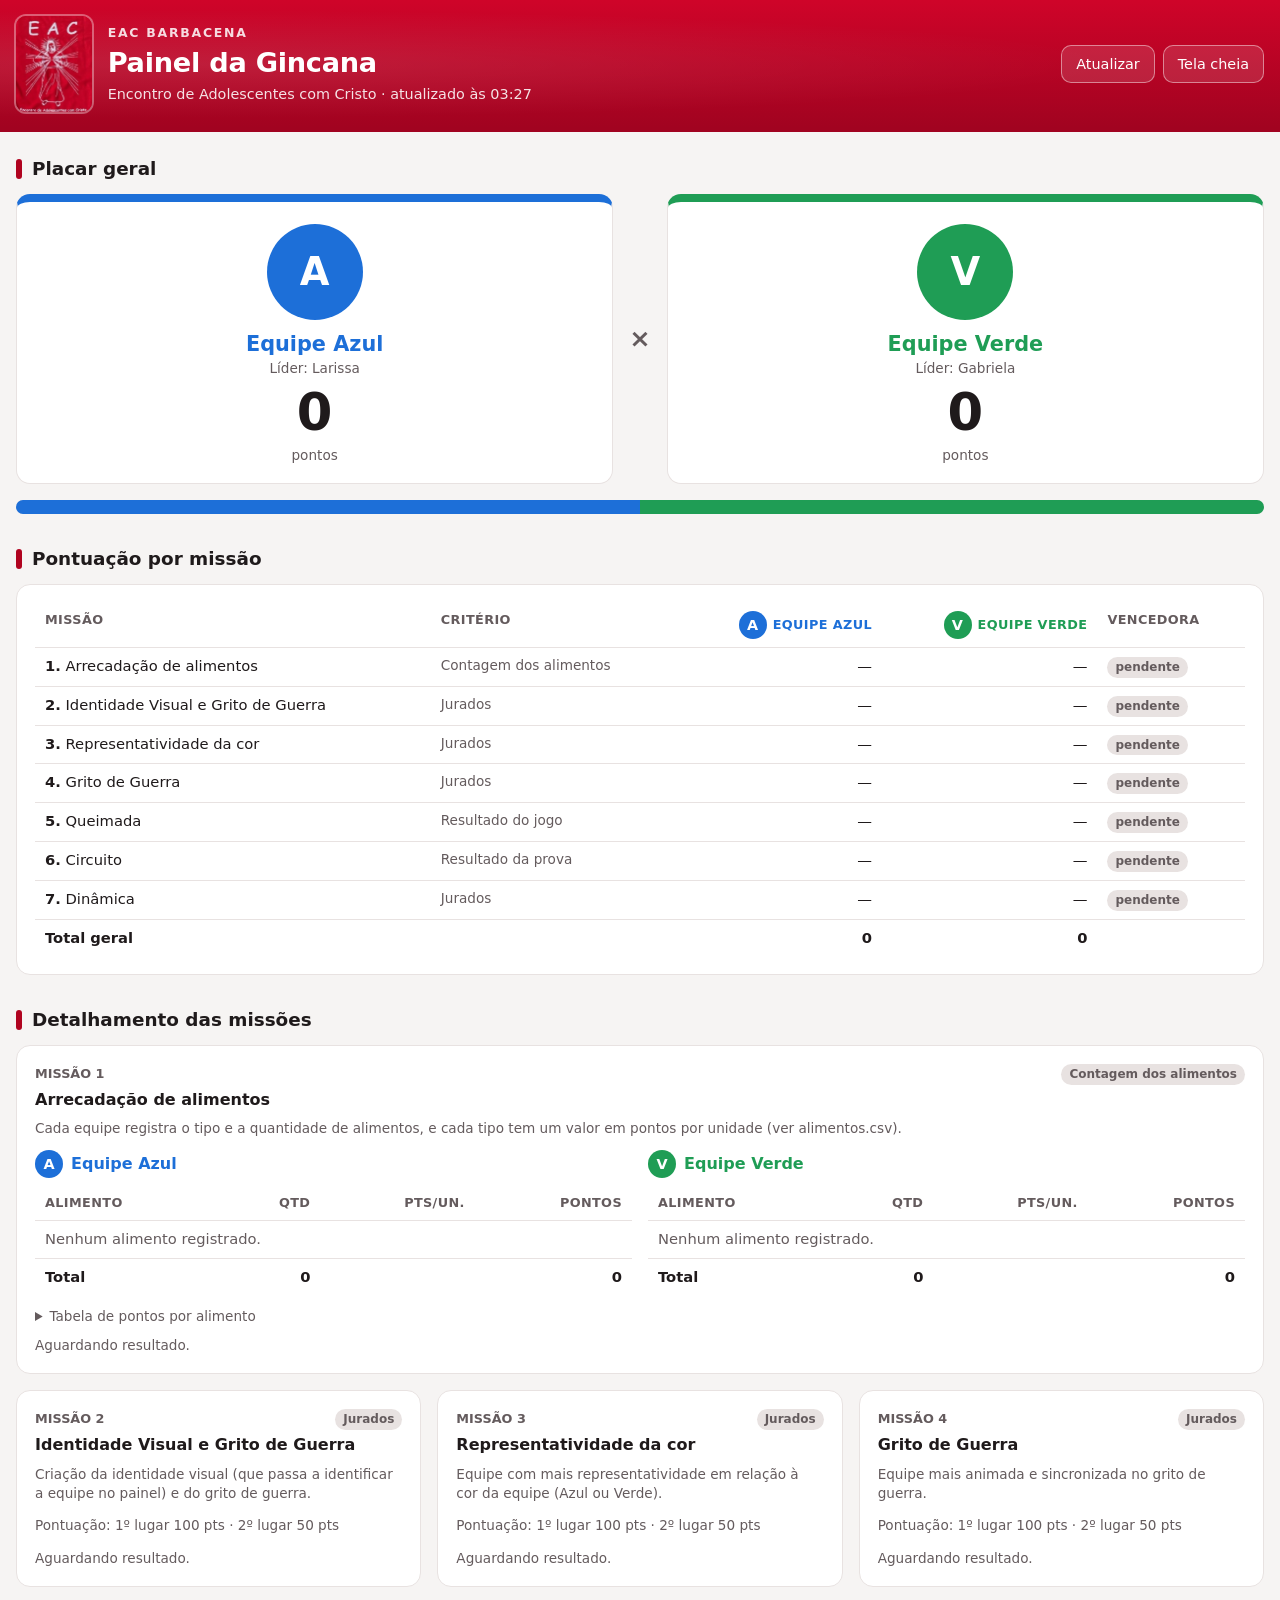
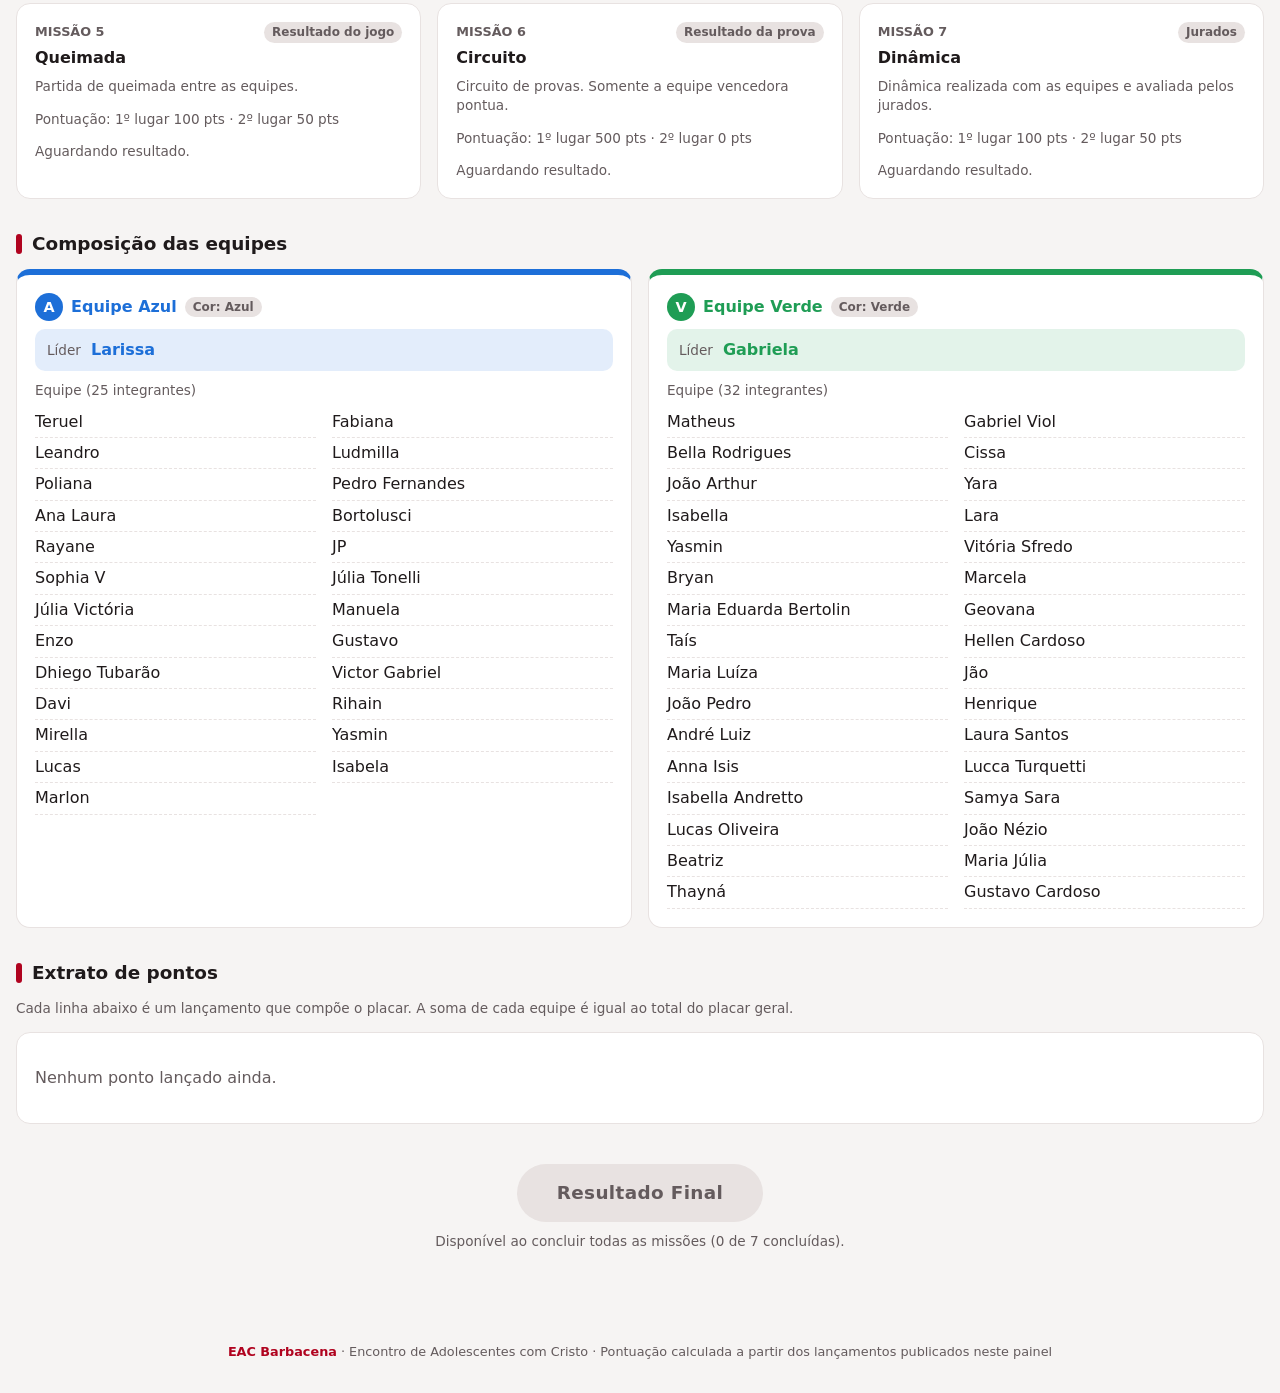
==== commit 0569eba5: "Remove a área de gestão: painel 100% online pelo GitHub Pages - Exclui a página de gestão, o login e" ====
--- a/index.html
+++ b/index.html
@@ -6,7 +6,7 @@
 <title>Gincana EAC Barbacena</title>
 <link rel="stylesheet" href="painel.css">
 </head>
-<body data-modo="publico">
+<body>
 <header>
  <div class="header-inner">
   <div class="marca">
@@ -17,11 +17,56 @@
       <div class="sub" id="atualizado">Encontro de Adolescentes com Cristo</div>
     </div>
   </div>
-  <div class="actions"></div>
+  <div class="actions">
+    <button id="recarregar" type="button">Atualizar</button>
+    <button id="telao" type="button">Tela cheia</button>
+  </div>
  </div>
 </header>
 
-<main></main>
+<main>
+  <div id="carregar" class="card hidden">
+    <h2>Painel indisponível no momento</h2>
+    <p class="muted">Não foi possível ler os dados da gincana. Verifique a conexão e clique em <strong>Atualizar</strong>.</p>
+  </div>
+
+  <div id="painel" class="hidden">
+    <div id="avisos"></div>
+
+    <section>
+      <h2>Placar geral</h2>
+      <div id="placar"></div>
+    </section>
+
+    <section>
+      <h2>Pontuação por missão</h2>
+      <div class="card tabela-scroll" id="resumo"></div>
+    </section>
+
+    <section>
+      <h2>Detalhamento das missões</h2>
+      <div class="grid-missoes" id="missoes"></div>
+    </section>
+
+    <section>
+      <h2>Composição das equipes</h2>
+      <div class="grid-equipes" id="equipes"></div>
+    </section>
+
+    <section>
+      <h2>Extrato de pontos</h2>
+      <p class="muted small">Cada linha abaixo é um lançamento que compõe o placar. A soma de cada equipe é igual ao total do placar geral.</p>
+      <div class="card tabela-scroll" id="extrato"></div>
+    </section>
+
+    <section class="finalizar">
+      <button id="btn-final" class="btn-final" type="button" disabled>Resultado Final</button>
+      <p id="status-final" class="muted small"></p>
+    </section>
+  </div>
+
+  <div id="final" class="hidden"></div>
+</main>
 <footer><strong>EAC Barbacena</strong> · Encontro de Adolescentes com Cristo · Pontuação calculada a partir dos lançamentos publicados neste painel</footer>
 
 <script src="painel.js"></script>
--- a/painel.css
+++ b/painel.css
@@ -158,30 +158,9 @@
   #carregar {
     max-width: 640px; margin: 40px auto; text-align: center;
   }
-  #drop {
-    border: 2px dashed var(--line); border-radius: var(--radius); padding: 30px; margin-top: 16px;
-  }
-  #drop.over { border-color: var(--muted); background: var(--card); }
   code { background: var(--line); padding: 1px 5px; border-radius: 5px; font-size: .85em; }
   .hidden { display: none !important; }
 
-  /* Área de gestão */
-  .login { max-width: 380px; margin: 40px auto; display: grid; gap: 12px; }
-  .login h2 { margin-bottom: 0; }
-  .login p { margin: 0; }
-  .login label { display: grid; gap: 4px; font-size: .9rem; font-weight: 600; }
-  .login input {
-    font: inherit; padding: 10px 12px; border-radius: 10px;
-    border: 1px solid var(--line); background: var(--bg); color: var(--text);
-  }
-  .login input:focus { outline: 2px solid var(--brand); outline-offset: 1px; }
-  .login .btn-final { font-size: 1rem; padding: 12px; }
-  .erro { color: var(--brand-text); font-size: .9rem; min-height: 1.2em; }
-  .gestao { border-left: 6px solid var(--brand); margin-bottom: 24px; display: grid; gap: 8px; }
-  .gestao p { margin: 4px 0 10px; }
-  .links-edicao { display: flex; flex-wrap: wrap; gap: 8px; }
-  .links-edicao .btn { text-decoration: none; font-size: .85rem; padding: 6px 12px; }
-  #fonte { margin: 0; }
 
   /* Botão Resultado Final */
   .finalizar { text-align: center; padding: 8px 0 0; }
